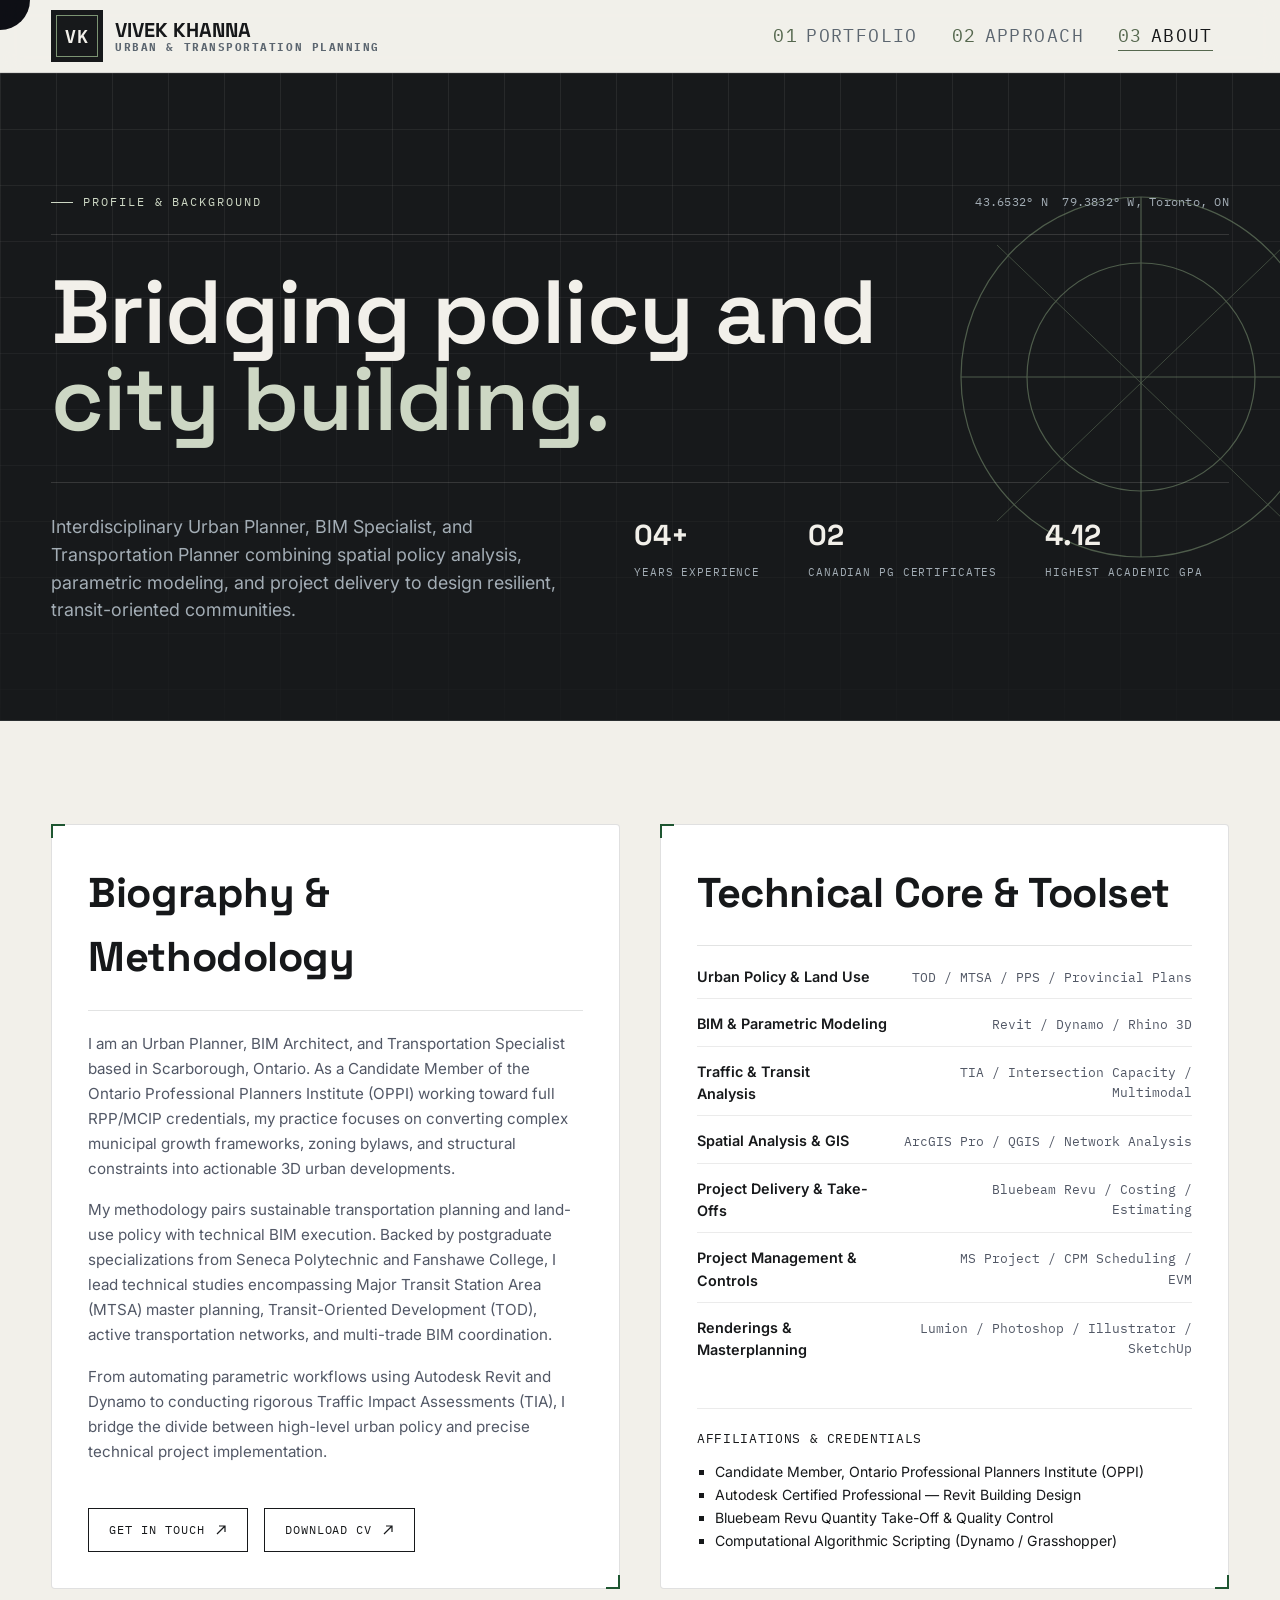
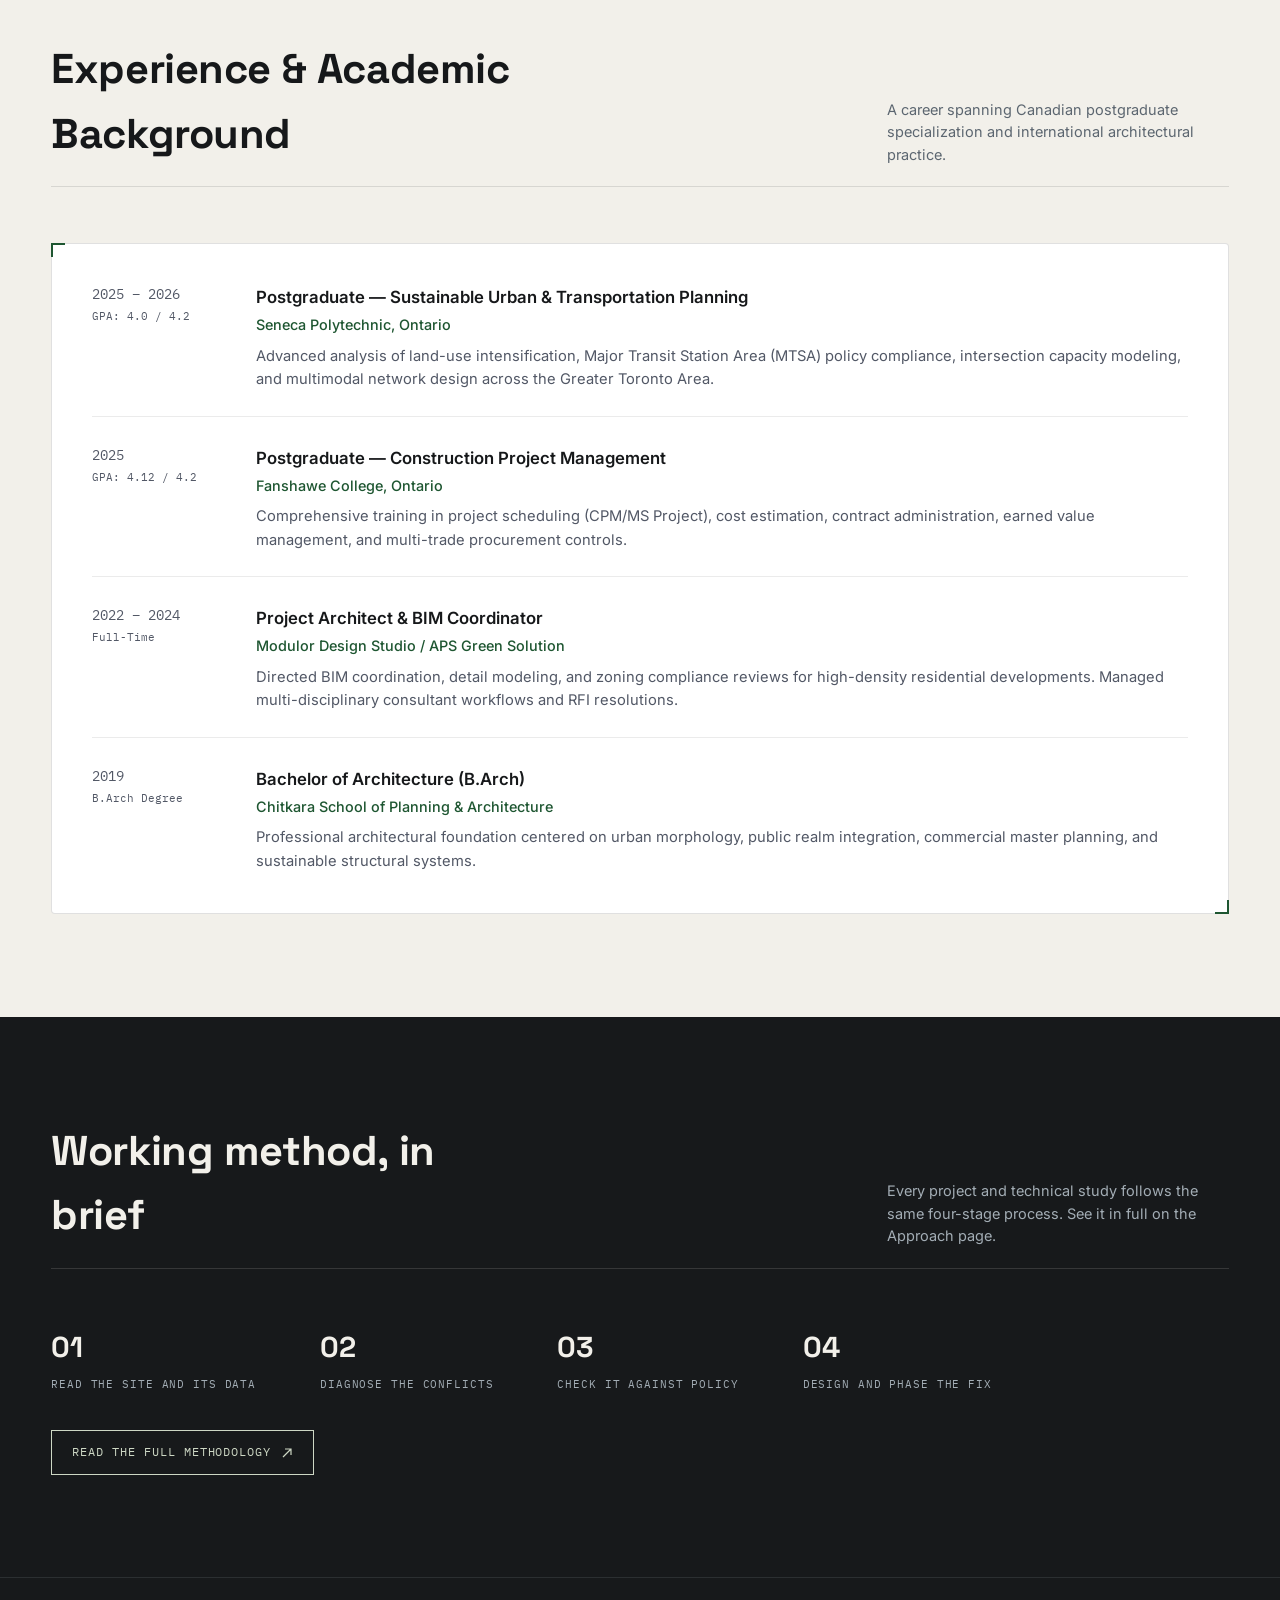
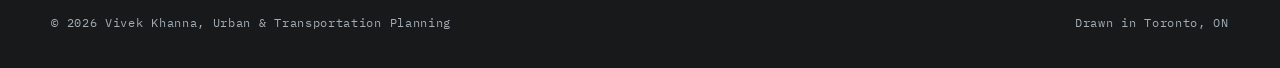
==== about.html @ 3d0b51e0 "Update about.html" ====
<!DOCTYPE html>
<html lang="en">
<head>
<meta charset="UTF-8">
<meta name="viewport" content="width=device-width, initial-scale=1.0">
<title>About — Vivek Khanna, Urban &amp; Transportation Planning Portfolio</title>
<meta name="description" content="Professional background, technical competencies, and academic credentials of Vivek Khanna.">
<link rel="stylesheet" href="assets/css/style.css">
<style>
  /* Plate / Card Grid Styling with Top-Left and Bottom-Right Technical Corner Marks */
  .about-content {
    display: grid;
    grid-template-columns: 1fr 1fr;
    gap: clamp(24px, 4vw, 40px);
    align-items: stretch;
    margin-bottom: 48px;
  }

  .about-block {
    position: relative;
    border: 1px solid rgba(0, 0, 0, 0.12);
    border-radius: 4px;
    padding: clamp(24px, 4vw, 36px);
    background-color: #ffffff;
    display: flex;
    flex-direction: column;
    justify-content: space-between;
  }

  /* Technical Corner Lines (Top-Left and Bottom-Right) */
  .about-block::before,
  .about-block::after {
    content: '';
    position: absolute;
    width: 12px;
    height: 12px;
    pointer-events: none;
  }

  .about-block::before {
    top: -1px;
    left: -1px;
    border-top: 2px solid var(--dark-green, #1E5631);
    border-left: 2px solid var(--dark-green, #1E5631);
  }

  .about-block::after {
    bottom: -1px;
    right: -1px;
    border-bottom: 2px solid var(--dark-green, #1E5631);
    border-right: 2px solid var(--dark-green, #1E5631);
  }

  .about-block p {
    font-size: 0.95rem;
    line-height: 1.65;
    color: var(--text-muted, #525866);
    margin-bottom: 16px;
  }

  /* Extended Technical Skills List */
  .competency-list {
    list-style: none;
    padding: 0;
    margin: 0;
    display: flex;
    flex-direction: column;
    gap: 14px;
  }

  .competency-item {
    display: flex;
    justify-content: space-between;
    align-items: baseline;
    padding-bottom: 10px;
    border-bottom: 1px solid rgba(0, 0, 0, 0.08);
    font-size: 0.9rem;
  }

  .competency-item:last-child {
    border-bottom: none;
  }

  .competency-item b {
    font-weight: 600;
  }

  .competency-item span {
    font-family: var(--mono, monospace);
    font-size: 0.82rem;
    color: var(--text-muted, #525866);
    text-align: right;
    margin-left: 12px;
  }

  /* Framed Timeline Container with Top-Left and Bottom-Right Corner Marks */
  .timeline-card {
    position: relative;
    border: 1px solid rgba(0, 0, 0, 0.12);
    border-radius: 4px;
    padding: clamp(24px, 4vw, 40px);
    background-color: #ffffff;
    margin-top: 24px;
  }

  .timeline-card::before,
  .timeline-card::after {
    content: '';
    position: absolute;
    width: 12px;
    height: 12px;
    pointer-events: none;
  }

  .timeline-card::before {
    top: -1px;
    left: -1px;
    border-top: 2px solid var(--dark-green, #1E5631);
    border-left: 2px solid var(--dark-green, #1E5631);
  }

  .timeline-card::after {
    bottom: -1px;
    right: -1px;
    border-bottom: 2px solid var(--dark-green, #1E5631);
    border-right: 2px solid var(--dark-green, #1E5631);
  }

  .timeline {
    display: flex;
    flex-direction: column;
    gap: 28px;
  }

  .timeline-entry {
    display: grid;
    grid-template-columns: 140px 1fr;
    gap: 24px;
    padding-bottom: 24px;
    border-bottom: 1px solid rgba(0, 0, 0, 0.08);
  }

  .timeline-entry:last-child {
    border-bottom: none;
    padding-bottom: 0;
  }

  .timeline-meta {
    font-family: var(--mono, monospace);
    font-size: 0.85rem;
    color: var(--text-muted, #525866);
  }

  .timeline-role {
    font-weight: 600;
    font-size: 1.05rem;
    margin-bottom: 4px;
  }

  .timeline-org {
    font-size: 0.9rem;
    color: var(--dark-green, #1E5631);
    font-weight: 500;
    margin-bottom: 8px;
  }

  .timeline-desc {
    font-size: 0.92rem;
    line-height: 1.6;
    color: var(--text-muted, #525866);
  }

  @media (max-width: 768px) {
    .about-content {
      grid-template-columns: 1fr;
    }
    .timeline-entry {
      grid-template-columns: 1fr;
      gap: 8px;
    }
  }
</style>
</head>
<body>
<div class="custom-cursor" aria-hidden="true"></div>

<!-- Site Header / Navigation -->
<header class="site-header">
  <nav class="nav">
    <a href="index.html" class="brand">
      <span class="brand-mark">VK</span>
      <span class="brand-name">VIVEK KHANNA<small>Urban &amp; Transportation Planning</small></span>
    </a>
    <button class="nav-toggle" aria-label="Toggle navigation" aria-expanded="false"><span></span></button>
    <ul class="nav-links">
      <li><a href="index.html" data-i="01">Portfolio</a></li>
      <li><a href="approach.html" data-i="02">Approach</a></li>
      <li><a href="about.html" data-i="03" class="active">About</a></li>
    </ul>
  </nav>
</header>

<!-- Hero Section -->
<section class="hero">
  <div class="hero-grid" aria-hidden="true"></div>
  <svg class="hero-svg" viewBox="0 0 600 600" aria-hidden="true">
    <circle cx="420" cy="260" r="150" stroke-width="1"/>
    <circle cx="420" cy="260" r="95" stroke-width="1"/>
    <path d="M420 110 V410 M270 260 H570" stroke-width="1"/>
    <path d="M300 150 L540 380 M540 150 L300 380" stroke-width="0.6"/>
  </svg>
  <div class="hero-inner">
    <div class="hero-top">
      <span class="eyebrow">Profile &amp; Background</span>
      <span class="coord">43.6532&deg; N&nbsp;&nbsp;79.3832&deg; W, Toronto, ON</span>
    </div>
    <h1>Bridging policy and<br><em>city building.</em></h1>
    <div class="hero-sub">
      <p class="hero-lede">
        Interdisciplinary Urban Planner, BIM Specialist, and Transportation Planner 
        combining spatial policy analysis, parametric modeling, and project delivery 
        to design resilient, transit-oriented communities.
      </p>
      <div class="hero-stats">
        <div class="stat"><b>04+</b><span>Years experience</span></div>
        <div class="stat"><b>02</b><span>Canadian PG certificates</span></div>
        <div class="stat"><b>4.12</b><span>Highest academic GPA</span></div>
      </div>
    </div>
  </div>
</section>

<!-- About Section -->
<section class="section" id="about">
  <div class="wrap">
    
    <!-- 2 Vertical Plate Cards Container -->
    <div class="about-content">
      
      <!-- Plate 1: Biography & Methodology -->
      <div class="about-block">
        <div>
          <div class="section-head" style="margin-bottom: 20px;">
            <h2>Biography &amp; Methodology</h2>
          </div>
          <p>
            I am an Urban Planner, BIM Architect, and Transportation Specialist based in Scarborough, Ontario. As a Candidate Member of the Ontario Professional Planners Institute (OPPI) working toward full RPP/MCIP credentials, my practice focuses on converting complex municipal growth frameworks, zoning bylaws, and structural constraints into actionable 3D urban developments.
          </p>
          <p>
            My methodology pairs sustainable transportation planning and land-use policy with technical BIM execution. Backed by postgraduate specializations from Seneca Polytechnic and Fanshawe College, I lead technical studies encompassing Major Transit Station Area (MTSA) master planning, Transit-Oriented Development (TOD), active transportation networks, and multi-trade BIM coordination.
          </p>
          <p>
            From automating parametric workflows using Autodesk Revit and Dynamo to conducting rigorous Traffic Impact Assessments (TIA), I bridge the divide between high-level urban policy and precise technical project implementation.
          </p>
        </div>
        <div style="margin-top: 28px; display: flex; gap: 16px;">
          <a class="btn" href="mailto:vivekkhanna.canada@gmail.com">
            Get in touch
            <svg viewBox="0 0 12 12"><path d="M2 10 L10 2 M4 2 H10 V8" stroke="currentColor" stroke-width="1.2" fill="none"/></svg>
          </a>
          <a class="btn" href="assets/docs/Vivek_Khanna_Resume.pdf" target="_blank" rel="noopener">
            Download CV
            <svg viewBox="0 0 12 12"><path d="M2 10 L10 2 M4 2 H10 V8" stroke="currentColor" stroke-width="1.2" fill="none"/></svg>
          </a>
        </div>
      </div>

      <!-- Plate 2: Extended Technical Competencies -->
      <div class="about-block">
        <div>
          <div class="section-head" style="margin-bottom: 20px;">
            <h2>Technical Core &amp; Toolset</h2>
          </div>
          <ul class="competency-list">
            <li class="competency-item">
              <b>Urban Policy &amp; Land Use</b>
              <span>TOD / MTSA / PPS / Provincial Plans</span>
            </li>
            <li class="competency-item">
              <b>BIM &amp; Parametric Modeling</b>
              <span>Revit / Dynamo / Rhino 3D</span>
            </li>
            <li class="competency-item">
              <b>Traffic &amp; Transit Analysis</b>
              <span>TIA / Intersection Capacity / Multimodal</span>
            </li>
            <li class="competency-item">
              <b>Spatial Analysis &amp; GIS</b>
              <span>ArcGIS Pro / QGIS / Network Analysis</span>
            </li>
            <li class="competency-item">
              <b>Project Delivery &amp; Take-Offs</b>
              <span>Bluebeam Revu / Costing / Estimating</span>
            </li>
            <li class="competency-item">
              <b>Project Management &amp; Controls</b>
              <span>MS Project / CPM Scheduling / EVM</span>
            </li>
            <li class="competency-item">
              <b>Renderings &amp; Masterplanning</b>
              <span>Lumion / Photoshop / Illustrator / SketchUp</span>
            </li>
          </ul>
        </div>

        <div style="margin-top: 28px; padding-top: 20px; border-top: 1px solid rgba(0, 0, 0, 0.08);">
          <div class="dt" style="font-size: 0.82rem; font-family: var(--mono); text-transform: uppercase; letter-spacing: 0.05em; color: var(--text-muted); margin-bottom: 10px;">Affiliations &amp; Credentials</div>
          <ul style="font-size: 0.88rem; line-height: 1.65; color: var(--text-muted); list-style: square; padding-left: 18px;">
            <li>Candidate Member, Ontario Professional Planners Institute (OPPI)</li>
            <li>Autodesk Certified Professional — Revit Building Design</li>
            <li>Bluebeam Revu Quantity Take-Off &amp; Quality Control</li>
            <li>Computational Algorithmic Scripting (Dynamo / Grasshopper)</li>
          </ul>
        </div>
      </div>

    </div>

    <!-- Framed Timeline Section with Top-Left and Bottom-Right Corner Marks -->
    <div style="margin-top: 48px;">
      <div class="section-head">
        <h2>Experience &amp; Academic Background</h2>
        <p class="desc">A career spanning Canadian postgraduate specialization and international architectural practice.</p>
      </div>

      <div class="timeline-card">
        <div class="timeline">
          <div class="timeline-entry">
            <div class="timeline-meta">2025 – 2026<br><small style="color: var(--dark-green);">GPA: 4.0 / 4.2</small></div>
            <div>
              <div class="timeline-role">Postgraduate — Sustainable Urban &amp; Transportation Planning</div>
              <div class="timeline-org">Seneca Polytechnic, Ontario</div>
              <p class="timeline-desc">Advanced analysis of land-use intensification, Major Transit Station Area (MTSA) policy compliance, intersection capacity modeling, and multimodal network design across the Greater Toronto Area.</p>
            </div>
          </div>

          <div class="timeline-entry">
            <div class="timeline-meta">2025<br><small style="color: var(--dark-green);">GPA: 4.12 / 4.2</small></div>
            <div>
              <div class="timeline-role">Postgraduate — Construction Project Management</div>
              <div class="timeline-org">Fanshawe College, Ontario</div>
              <p class="timeline-desc">Comprehensive training in project scheduling (CPM/MS Project), cost estimation, contract administration, earned value management, and multi-trade procurement controls.</p>
            </div>
          </div>

          <div class="timeline-entry">
            <div class="timeline-meta">2022 – 2024<br><small>Full-Time</small></div>
            <div>
              <div class="timeline-role">Project Architect &amp; BIM Coordinator</div>
              <div class="timeline-org">Modulor Design Studio / APS Green Solution</div>
              <p class="timeline-desc">Directed BIM coordination, detail modeling, and zoning compliance reviews for high-density residential developments. Managed multi-disciplinary consultant workflows and RFI resolutions.</p>
            </div>
          </div>

          <div class="timeline-entry">
            <div class="timeline-meta">2019<br><small>B.Arch Degree</small></div>
            <div>
              <div class="timeline-role">Bachelor of Architecture (B.Arch)</div>
              <div class="timeline-org">Chitkara School of Planning &amp; Architecture</div>
              <p class="timeline-desc">Professional architectural foundation centered on urban morphology, public realm integration, commercial master planning, and sustainable structural systems.</p>
            </div>
          </div>
        </div>
      </div>
    </div>

  </div>
</section>

<!-- Working Principles Section -->
<section class="section on-dark">
  <div class="wrap">
    <div class="section-head">
      <h2>Working method, in brief</h2>
      <p class="desc">Every project and technical study follows the same four-stage process. See it in full on the Approach page.</p>
    </div>
    <div class="hero-stats" style="gap:clamp(28px,6vw,64px)">
      <div class="stat"><b>01</b><span>Read the site and its data</span></div>
      <div class="stat"><b>02</b><span>Diagnose the conflicts</span></div>
      <div class="stat"><b>03</b><span>Check it against policy</span></div>
      <div class="stat"><b>04</b><span>Design and phase the fix</span></div>
    </div>
    <div style="margin-top:36px;">
      <a class="btn on-dark" href="approach.html">Read the full methodology
        <svg viewBox="0 0 12 12"><path d="M2 10 L10 2 M4 2 H10 V8" stroke="currentColor" stroke-width="1.2" fill="none"/></svg>
      </a>
    </div>
  </div>
</section>

<!-- Site Footer -->
<footer class="site-footer">
  <div class="wrap footer-row">
    <span class="fn">&copy; 2026 Vivek Khanna, Urban &amp; Transportation Planning</span>
    <span class="fn">Drawn in Toronto, ON</span>
  </div>
</footer>

<script src="assets/js/main.js"></script>
</body>
</html>
---- assets/css/style.css ----
/* ==========================================================================
   VIVEK KHANNA, URBAN PLANNING PORTFOLIO
   Design tokens: graphite / steel / off-white / sage
   ========================================================================== */

@import url('https://fonts.googleapis.com/css2?family=Space+Grotesk:wght@400;500;600;700&family=Inter:wght@400;500;600&family=IBM+Plex+Mono:wght@400;500&display=swap');

:root{
  --graphite:      #17191b;
  --graphite-2:    #202325;
  --graphite-3:    #2b2f31;
  --steel:         #5c6670;
  --steel-light:   #a3adb5;
  --offwhite:      #f2f0ea;
  --offwhite-dim:  #e7e4da;
  --paper:         #faf9f5;
  --sage:          #7c9473;
  --sage-deep:     #56684f;
  --sage-pale:     #cdd7c4;
  --ink:           #16181a;
  --line:          rgba(22,24,26,0.12);
  --line-dark:     rgba(242,240,234,0.14);

  --display: 'Space Grotesk', sans-serif;
  --body:    'Inter', sans-serif;
  --mono:    'IBM Plex Mono', monospace;

  --maxw: 1280px;
  --pad: clamp(20px, 4vw, 64px);
}

*{ box-sizing:border-box; }
html{ scroll-behavior:smooth; }
body{
  margin:0;
  background:var(--offwhite);
  color:var(--ink);
  font-family:var(--body);
  font-size:16px;
  line-height:1.55;
  -webkit-font-smoothing:antialiased;
}

a{ color:inherit; text-decoration:none; }
img{ max-width:100%; display:block; }
ul{ margin:0; padding:0; list-style:none; }
h1,h2,h3,h4{ font-family:var(--display); margin:0; letter-spacing:-0.01em; }
p{ margin:0; }

.wrap{ max-width:var(--maxw); margin:0 auto; padding:0 var(--pad); }

::selection{ background:var(--sage); color:var(--offwhite); }

/* focus states */
a:focus-visible, button:focus-visible, input:focus-visible, textarea:focus-visible{
  outline:2px solid var(--sage-deep);
  outline-offset:3px;
}

@media (prefers-reduced-motion: reduce){
  *{ animation-duration:0.001ms !important; animation-iteration-count:1 !important; transition-duration:0.001ms !important; scroll-behavior:auto !important; }
}

/* ==========================================================================
   Utility label / eyebrow / plate numbering (mono)
   ========================================================================== */
.eyebrow{
  font-family:var(--mono);
  font-size:12px;
  letter-spacing:0.16em;
  text-transform:uppercase;
  color:var(--sage-deep);
  display:flex;
  align-items:center;
  gap:10px;
}
.eyebrow::before{
  content:"";
  width:22px; height:1px;
  background:var(--sage-deep);
  display:inline-block;
}
.coord{
  font-family:var(--mono);
  font-size:12px;
  color:var(--steel);
  letter-spacing:0.02em;
}

/* ==========================================================================
   Nav
   ========================================================================== */
.site-header{
  position:sticky; top:0; z-index:80;
  background:rgba(242,240,234,0.86);
  backdrop-filter:blur(10px) saturate(1.1);
  border-bottom:1px solid var(--line);
}
.nav{
  max-width:var(--maxw); margin:0 auto; padding:0 var(--pad);
  display:flex; align-items:center; justify-content:space-between;
  height:72px;
}
.brand{
  display:flex; align-items:center; gap:12px;
  font-family:var(--display); font-weight:600; font-size:16px;
}
.brand-mark {
  width: 52px;            /* Increased from 36px */
  height: 52px;           /* Increased from 36px */
  background: var(--graphite);
  color: var(--offwhite);
  display: flex; 
  align-items: center; 
  justify-content: center;
  font-family: var(--mono); 
  font-size: 18px;        /* Increased from 13px */
  font-weight: 600;       /* Optional: makes the letters slightly bolder */
  letter-spacing: 0.04em;
  position: relative;
  flex-shrink: 0;         /* Prevents the logo box from shrinking on smaller screens */
}

.brand-mark::after {
  content: "";
  position: absolute; 
  inset: 5px;             /* Adjusted border inset gap from 4px to 5px */
  border: 1px solid var(--sage);
  pointer-events: none;
}
.brand-name{ display:flex; flex-direction:column; line-height:1.1;font-size: 1.25rem; font-weight: 700; }
.brand-name small{
  font-family:var(--mono); font-weight:700; font-size:11px;
  letter-spacing:0.14em; color:var(--steel); text-transform:uppercase;
}

.nav-links{ display:flex; align-items:center; gap:2px; }
.nav-links a{
  font-family:var(--mono);
  font-size:1.1rem;
  letter-spacing:0.08em;
  text-transform:uppercase;
  padding:10px 16px;
  color:var(--steel);
  position:relative;
  transition:color .2s ease;
}
.nav-links a::before{
  content:attr(data-i);
  color:var(--sage-deep);
  margin-right:8px;
}
.nav-links a:hover, .nav-links a.active{ color:var(--ink); }
.nav-links a.active::after{
  content:"";
  position:absolute; left:16px; right:16px; bottom:6px; height:1px;
  background:var(--sage-deep);
}

.nav-toggle{
  display:none;
  width:40px; height:40px;
  border:1px solid var(--line);
  background:transparent;
  align-items:center; justify-content:center;
  cursor:pointer;
}
.nav-toggle span, .nav-toggle span::before, .nav-toggle span::after{
  content:""; display:block; width:18px; height:1px; background:var(--ink);
  position:relative; transition:transform .2s ease, opacity .2s ease;
}
.nav-toggle span::before{ position:absolute; top:-6px; }
.nav-toggle span::after{ position:absolute; top:6px; }

@media (max-width:860px){
  .nav-links{
    position:fixed; inset:72px 0 0 0;
    background:var(--offwhite);
    flex-direction:column; align-items:stretch;
    padding:12px var(--pad) 40px;
    display:none;
    border-top:1px solid var(--line);
    overflow-y:auto;
  }
  .nav-links.open{ display:flex; }
  .nav-links a{ padding:16px 4px; border-bottom:1px solid var(--line); font-size:14px; }
  .nav-toggle{ display:flex; }
}

/* ==========================================================================
   Hero
   ========================================================================== */
.hero{
  position:relative;
  background:var(--graphite);
  color:var(--offwhite);
  overflow:hidden;
  border-bottom:1px solid var(--graphite-3);
}
.hero-grid{
  position:absolute; inset:0;
  background-image:
    linear-gradient(var(--line-dark) 1px, transparent 1px),
    linear-gradient(90deg, var(--line-dark) 1px, transparent 1px);
  background-size:56px 56px;
  mask-image:linear-gradient(to bottom, rgba(0,0,0,0.9), rgba(0,0,0,0.15));
  opacity:.6;
}
.hero-inner{
  position:relative; z-index:2;
  max-width:var(--maxw); margin:0 auto; padding:var(--pad);
  padding-top:clamp(64px, 10vw, 120px);
  padding-bottom:clamp(56px, 8vw, 96px);
}
.hero-top{
  display:flex; justify-content:space-between; align-items:flex-start;
  gap:24px; flex-wrap:wrap;
  border-bottom:1px solid var(--line-dark);
  padding-bottom:22px; margin-bottom:34px;
}
.hero-top .eyebrow{ color:var(--sage-pale); }
.hero-top .eyebrow::before{ background:var(--sage-pale); }
.hero-top .coord{ color:var(--steel-light); }

.hero h1{
  font-size:clamp(2.6rem, 7vw, 5.6rem);
  font-weight:600;
  line-height:0.98;
  max-width:16ch;
}
.hero h1 em{
  font-style:normal;
  color:var(--sage-pale);
}
.hero-sub{
  display:flex; gap:clamp(24px, 6vw, 90px); flex-wrap:wrap;
  margin-top:38px;
  padding-top:30px;
  border-top:1px solid var(--line-dark);
}
.hero-lede{
  max-width:46ch;
  font-size:clamp(15px, 1.4vw, 18px);
  color:var(--steel-light);
}
.hero-stats{ display:flex; gap:clamp(24px,4vw,48px); flex-wrap:wrap; }
.stat b{
  display:block; font-family:var(--display); font-size:1.8rem; color:var(--offwhite);
}
.stat span{
  font-family:var(--mono); font-size:11px; letter-spacing:0.08em; text-transform:uppercase;
  color:var(--steel-light);
}

.hero-svg{
  position:absolute; right:-6%; bottom:-10%;
  width:min(60vw, 720px); opacity:0.55; z-index:1;
  stroke:var(--sage); fill:none;
}

/* ==========================================================================
   Section scaffolding
   ========================================================================== */
.section{ padding:clamp(56px, 8vw, 108px) 0; }
.section-head{
  display:flex; justify-content:space-between; align-items:flex-end;
  gap:24px; flex-wrap:wrap;
  margin-bottom:clamp(32px, 5vw, 56px);
  padding-bottom:20px;
  border-bottom:1px solid var(--line);
}
.section-head h2{
  font-size:clamp(1.7rem, 3.4vw, 2.6rem);
  max-width:18ch;
}
.section-head .desc{
  max-width:38ch; color:var(--steel); font-size:14.5px;
}
.section.on-dark{ background:var(--graphite); color:var(--offwhite); }
.section.on-dark .section-head{ border-bottom-color:var(--line-dark); }
.section.on-dark .section-head .desc{ color:var(--steel-light); }
.section.tint{ background:var(--offwhite-dim); }

/* ==========================================================================
   Project plates (portfolio cards)
   ========================================================================== */
.plates{
  display:grid;
  grid-template-columns:1fr;
  gap:clamp(28px, 4vw, 44px);
}
.plate{
  display:grid;
  grid-template-columns:minmax(260px, 42%) 1fr;
  border:1px solid var(--line);
  background:var(--paper);
  position:relative;
}
.plate::before, .plate::after,
.plate-media::before, .plate-media::after{
  content:""; position:absolute; width:14px; height:14px; z-index:3;
  pointer-events:none;
}
.plate::before{ top:-1px; left:-1px; border-top:2px solid var(--graphite); border-left:2px solid var(--graphite); }
.plate::after{ bottom:-1px; right:-1px; border-bottom:2px solid var(--graphite); border-right:2px solid var(--graphite); }

.plate-media{
  position:relative;
  background:var(--graphite);
  min-height:280px;
  display:flex; align-items:center; justify-content:center;
  border-right:1px solid var(--line);
  overflow:hidden;
}
.plate-media svg{ width:82%; height:auto; stroke:var(--sage-pale); }
.plate-media .plate-tag{
  position:absolute; left:18px; top:18px;
  font-family:var(--mono); font-size:11px; letter-spacing:0.1em; text-transform:uppercase;
  color:var(--sage-pale);
  display:flex; align-items:center; gap:8px;
}
.plate-media .plate-tag::before{ content:""; width:6px; height:6px; background:var(--sage); border-radius:50%; }
.plate-media .plate-north{
  position:absolute; right:18px; top:18px;
  font-family:var(--mono); font-size:11px; color:var(--steel-light);
}

.plate-body{ padding:clamp(24px, 3vw, 44px); display:flex; flex-direction:column; gap:18px; }
.plate-index{ font-family:var(--mono); font-size:13px; color:var(--sage-deep); letter-spacing:0.08em; }
.plate-title{ font-size:clamp(1.4rem, 2.4vw, 1.9rem); font-weight:600; }
.plate-loc{ font-family:var(--mono); font-size:12.5px; color:var(--steel); }
.plate-loc b{ color:var(--ink); font-weight:500; }

.plate-scope{ font-size:14.5px; color:#33383b; max-width:56ch; }

.plate-meta{
  display:flex; gap:22px; flex-wrap:wrap;
  padding:16px 0; border-top:1px solid var(--line); border-bottom:1px solid var(--line);
}
.plate-meta .m{ display:flex; flex-direction:column; gap:3px; min-width:120px; }
.plate-meta .m span{ font-family:var(--mono); font-size:10.5px; letter-spacing:0.1em; text-transform:uppercase; color:var(--steel); }
.plate-meta .m b{ font-family:var(--display); font-size:1.05rem; }

.plate-deliverables{ display:grid; gap:8px; }
.plate-deliverables .dt{ font-family:var(--mono); font-size:10.5px; letter-spacing:0.12em; text-transform:uppercase; color:var(--steel); margin-bottom:2px; }
.plate-deliverables li{
  position:relative; padding-left:18px; font-size:14px; color:#2c3134;
}
.plate-deliverables li::before{
  content:""; position:absolute; left:0; top:9px;
  width:7px; height:1px; background:var(--sage-deep);
}

.plate-foot{
  display:flex; justify-content:space-between; align-items:center; gap:16px; flex-wrap:wrap;
  margin-top:auto; padding-top:6px;
}
.plate-course{ font-family:var(--mono); font-size:11.5px; color:var(--steel); }

.btn{
  display:inline-flex; align-items:center; gap:10px;
  font-family:var(--mono); font-size:12px; letter-spacing:0.08em; text-transform:uppercase;
  padding:12px 20px;
  border:1px solid var(--graphite);
  color:var(--graphite);
  transition:background .18s ease, color .18s ease;
  white-space:nowrap;
}
.btn:hover{ background:var(--graphite); color:var(--offwhite); }
.btn.ghost{ border-color:var(--line); color:var(--steel); }
.btn.ghost:hover{ background:var(--graphite); color:var(--offwhite); border-color:var(--graphite); }
.btn.on-dark{ border-color:var(--sage-pale); color:var(--sage-pale); }
.btn.on-dark:hover{ background:var(--sage-pale); color:var(--graphite); }
.btn svg{ width:12px; height:12px; }

@media (max-width:840px){
  .plate{ grid-template-columns:1fr; }
  .plate-media{ min-height:200px; border-right:none; border-bottom:1px solid var(--line); }
}

/* ==========================================================================
   Approach / methodology
   ========================================================================== */
.method-list{ display:grid; gap:0; border-top:1px solid var(--line-dark); }
.method-row{
  display:grid; grid-template-columns:90px 1fr 1fr; gap:28px;
  padding:32px 0; border-bottom:1px solid var(--line-dark);
}
.method-row .mi{ font-family:var(--mono); font-size:13px; color:var(--sage); }
.method-row h3{ font-size:1.3rem; font-weight:600; }
.method-row p{ color:var(--steel-light); font-size:14.5px; max-width:52ch; }
.method-row .tools{ margin-top:10px; display:flex; flex-wrap:wrap; gap:8px; }
.tag{
  font-family:var(--mono); font-size:10.5px; letter-spacing:0.06em; text-transform:uppercase;
  border:1px solid var(--line-dark); color:var(--sage-pale); padding:5px 10px;
}
@media (max-width:720px){
  .method-row{ grid-template-columns:1fr; gap:10px; }
}

/* ==========================================================================
   About
   ========================================================================== */
.about-grid{
  display:grid; grid-template-columns:1.1fr 0.9fr; gap:clamp(32px,5vw,72px);
  align-items:start;
}
.about-copy p{ margin-bottom:16px; font-size:15.5px; color:#2c3134; max-width:60ch; }
.about-copy p:last-child{ margin-bottom:0; }
.about-card{
  border:1px solid var(--line); background:var(--paper); padding:28px;
}
.about-card .dt{ font-family:var(--mono); font-size:10.5px; letter-spacing:0.12em; text-transform:uppercase; color:var(--steel); margin-bottom:14px; }
.skill-row{ display:flex; justify-content:space-between; padding:11px 0; border-bottom:1px solid var(--line); font-size:14px; }
.skill-row:last-child{ border-bottom:none; }
.skill-row span{ font-family:var(--mono); font-size:11.5px; color:var(--steel); }
@media (max-width:840px){ .about-grid{ grid-template-columns:1fr; } }

/* ==========================================================================
   Footer
   ========================================================================== */
.site-footer{
  background:var(--graphite); color:var(--steel-light);
  border-top:1px solid var(--graphite-3);
  padding:36px 0;
}
.footer-row{ display:flex; justify-content:space-between; align-items:center; gap:16px; flex-wrap:wrap; }
.footer-row .fn{ font-family:var(--mono); font-size:11.5px; letter-spacing:0.06em; }

/* page hero (secondary pages) */
.page-hero{
  background:var(--graphite); color:var(--offwhite);
  padding:clamp(48px,8vw,84px) 0 clamp(36px,6vw,56px);
  border-bottom:1px solid var(--graphite-3);
}
.page-hero h1{ font-size:clamp(2rem, 5vw, 3.4rem); max-width:18ch; margin-top:18px; }
.page-hero .desc{ margin-top:18px; max-width:56ch; color:var(--steel-light); font-size:15px; }

/* ==========================================================================
   Plate Scroll Scale, Crossfade, & Linework Effect
   ========================================================================== */

/* Base inactive state for plates */
.plate-scroll-effect {
  opacity: 0.2;
  transform: scale(0.94);
  transition: opacity 0.8s cubic-bezier(0.16, 1, 0.3, 1),
              transform 0.8s cubic-bezier(0.16, 1, 0.3, 1);
  will-change: opacity, transform;
}

/* Active focus state when centered in viewport */
.plate-scroll-effect.is-active {
  opacity: 1;
  transform: scale(1);
}
/* Force-hide default browser cursors (arrow, hand/pointer, text selection) everywhere */
@media (pointer: fine) {
  *,
  *::before,
  *::after,
  html,
  body,
  a,
  button,
  input,
  select,
  textarea,
  [role="button"] {
    cursor: none !important;
  }
}

/* Force-hide default browser cursors everywhere */
@media (pointer: fine) {
  *,
  *::before,
  *::after,
  html,
  body,
  a,
  button,
  input,
  select,
  textarea,
  [role="button"] {
    cursor: none !important;
  }
}

/* Extra Large Inverse Custom Cursor */
.custom-cursor {
  position: fixed;
  top: 0;
  left: 0;
  width: 60px;                  /* Increased circle size */
  height: 60px;
  background-color: #ffffff;   /* Pure white yields maximum contrast inversion */
  border-radius: 50%;
  pointer-events: none;        /* Allows clicks to pass through to underlying elements */
  z-index: 99999;              /* Stays on top of all page elements */
  
  /* Inverts colors based on whatever background is underneath */
  mix-blend-mode: difference;
  
  /* Smooth position/scale transitions */
  transform: translate(-50%, -50%) scale(1);
  transition: transform 0.18s cubic-bezier(0.25, 1, 0.5, 1);
}

/* Slightly expands when hovering interactive elements */
body.hovering-interactive .custom-cursor {
  transform: translate(-50%, -50%) scale(1.3);
}
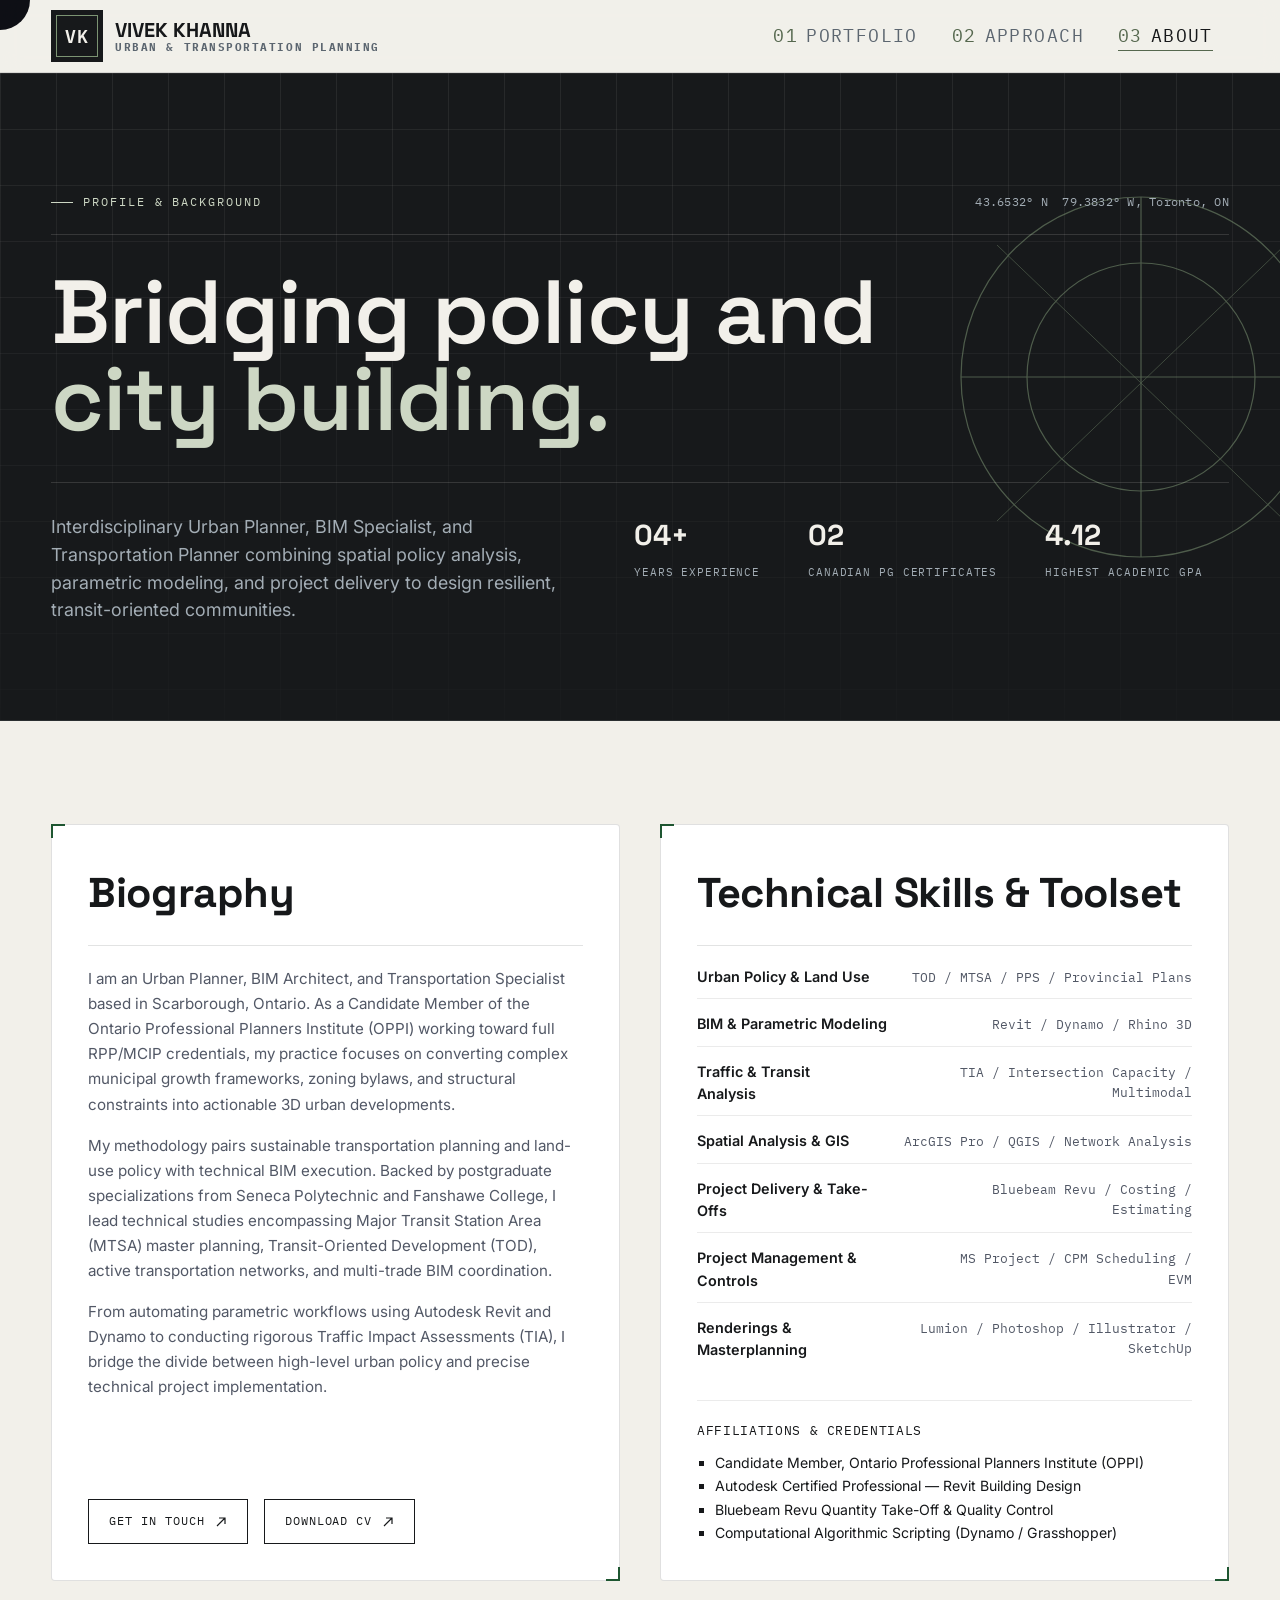
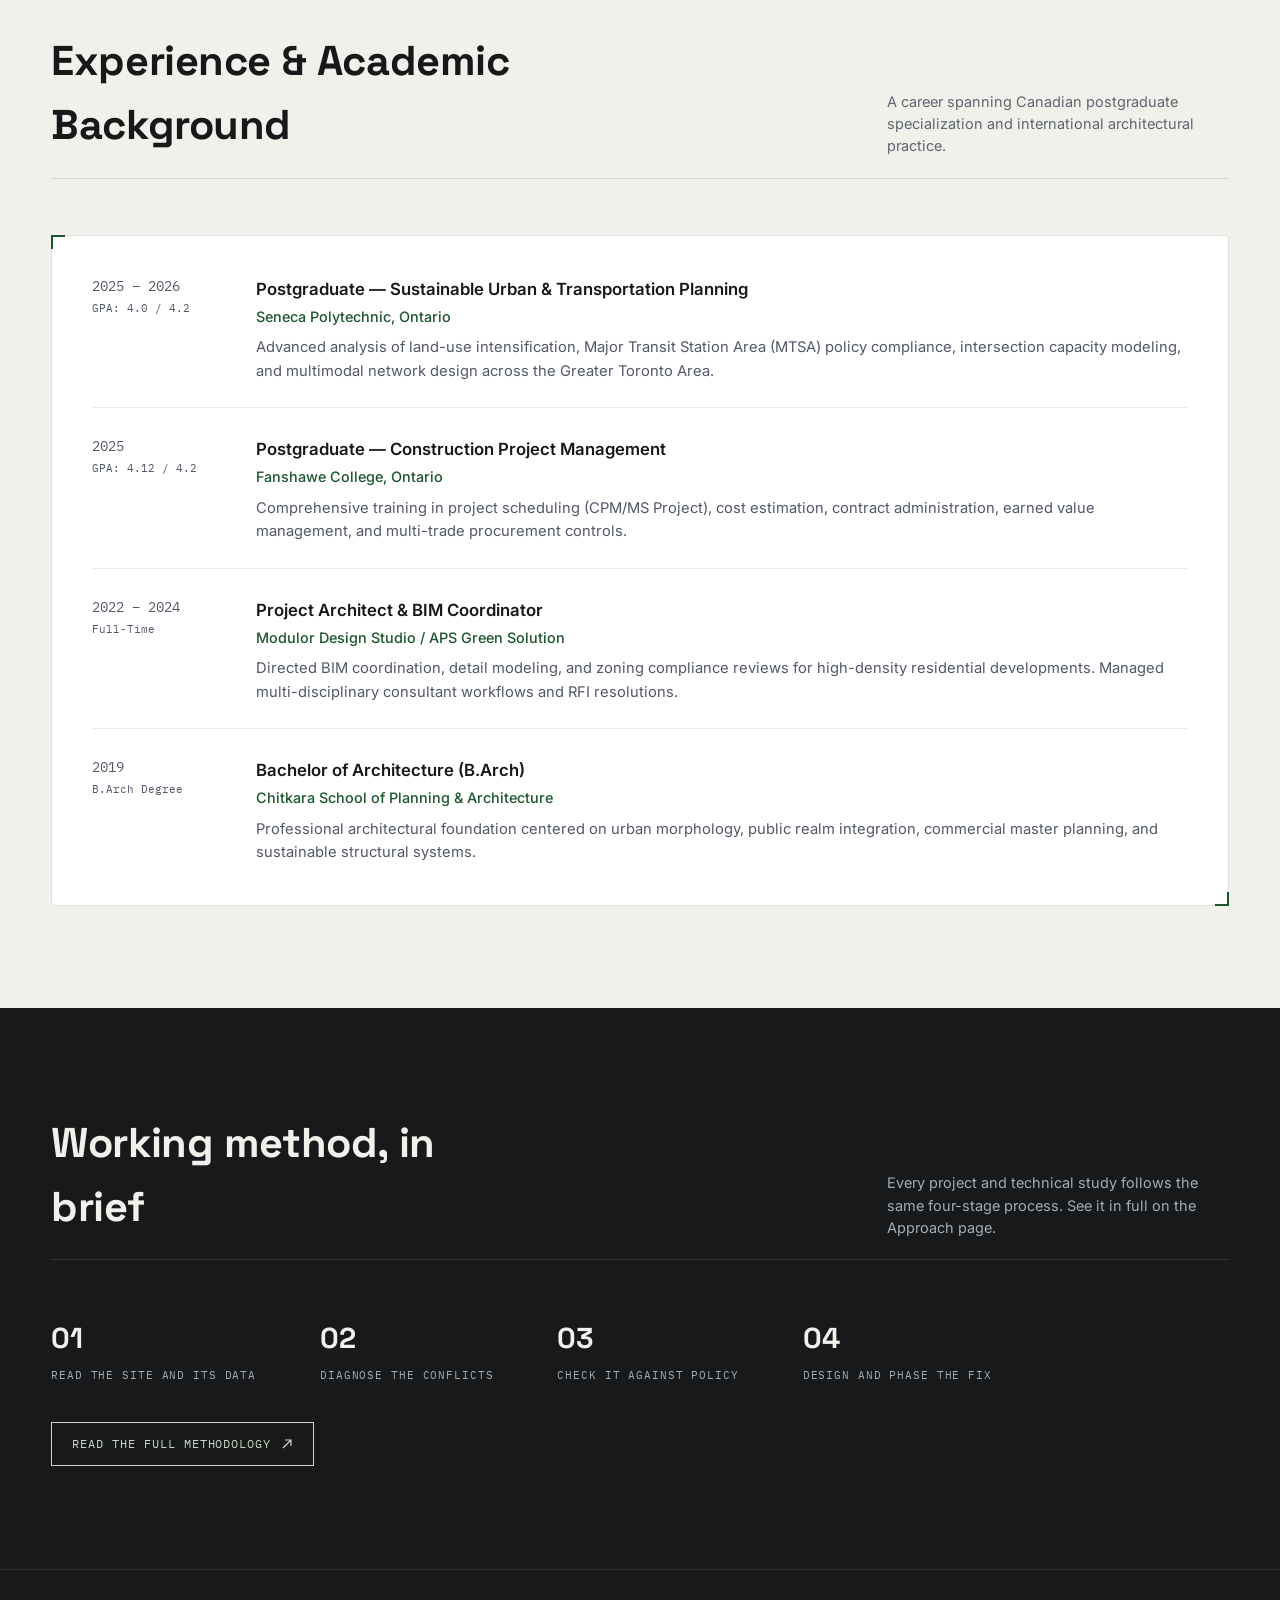
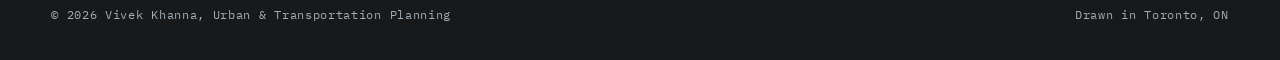
==== commit f23399ae: "Update about.html" ====
--- a/about.html
+++ b/about.html
@@ -241,7 +241,7 @@
       <div class="about-block">
         <div>
           <div class="section-head" style="margin-bottom: 20px;">
-            <h2>Biography &amp; Methodology</h2>
+            <h2>Biography</h2>
           </div>
           <p>
             I am an Urban Planner, BIM Architect, and Transportation Specialist based in Scarborough, Ontario. As a Candidate Member of the Ontario Professional Planners Institute (OPPI) working toward full RPP/MCIP credentials, my practice focuses on converting complex municipal growth frameworks, zoning bylaws, and structural constraints into actionable 3D urban developments.
@@ -269,7 +269,7 @@
       <div class="about-block">
         <div>
           <div class="section-head" style="margin-bottom: 20px;">
-            <h2>Technical Core &amp; Toolset</h2>
+            <h2>Technical Skills &amp; Toolset</h2>
           </div>
           <ul class="competency-list">
             <li class="competency-item">
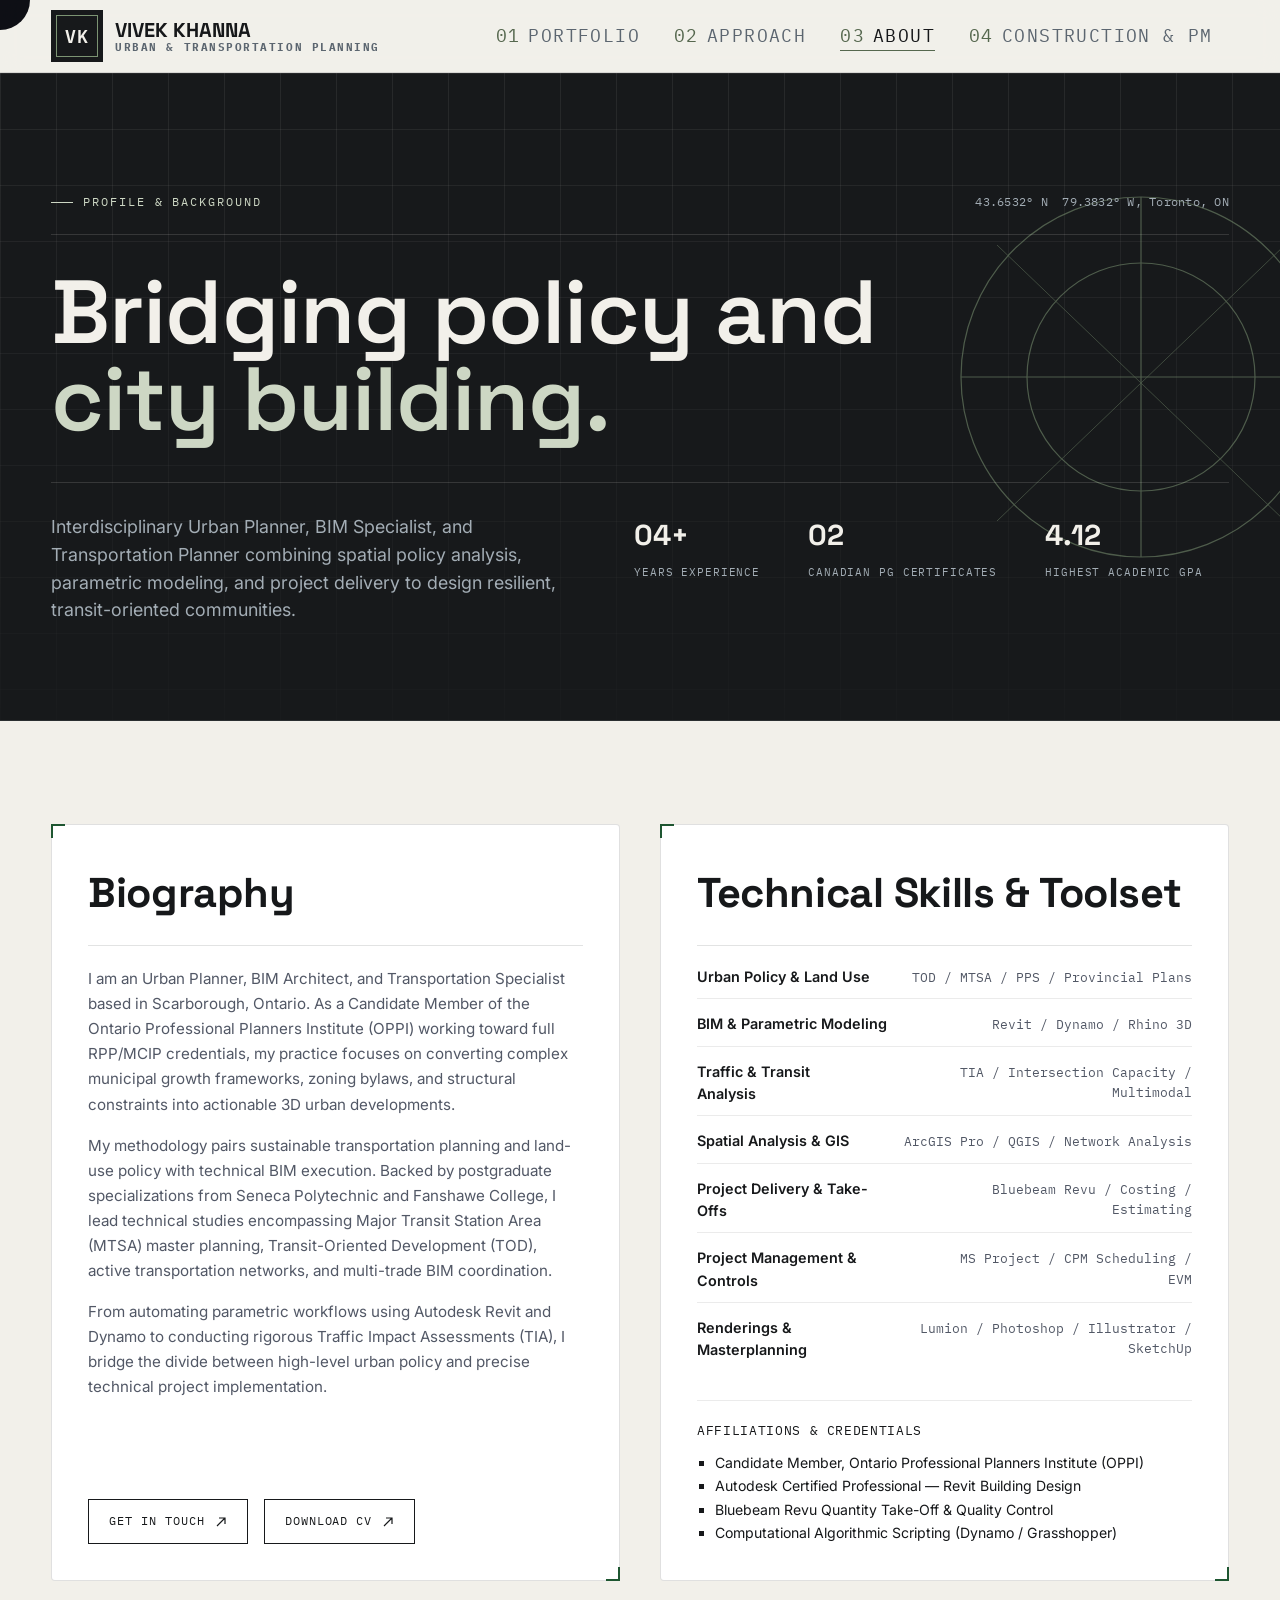
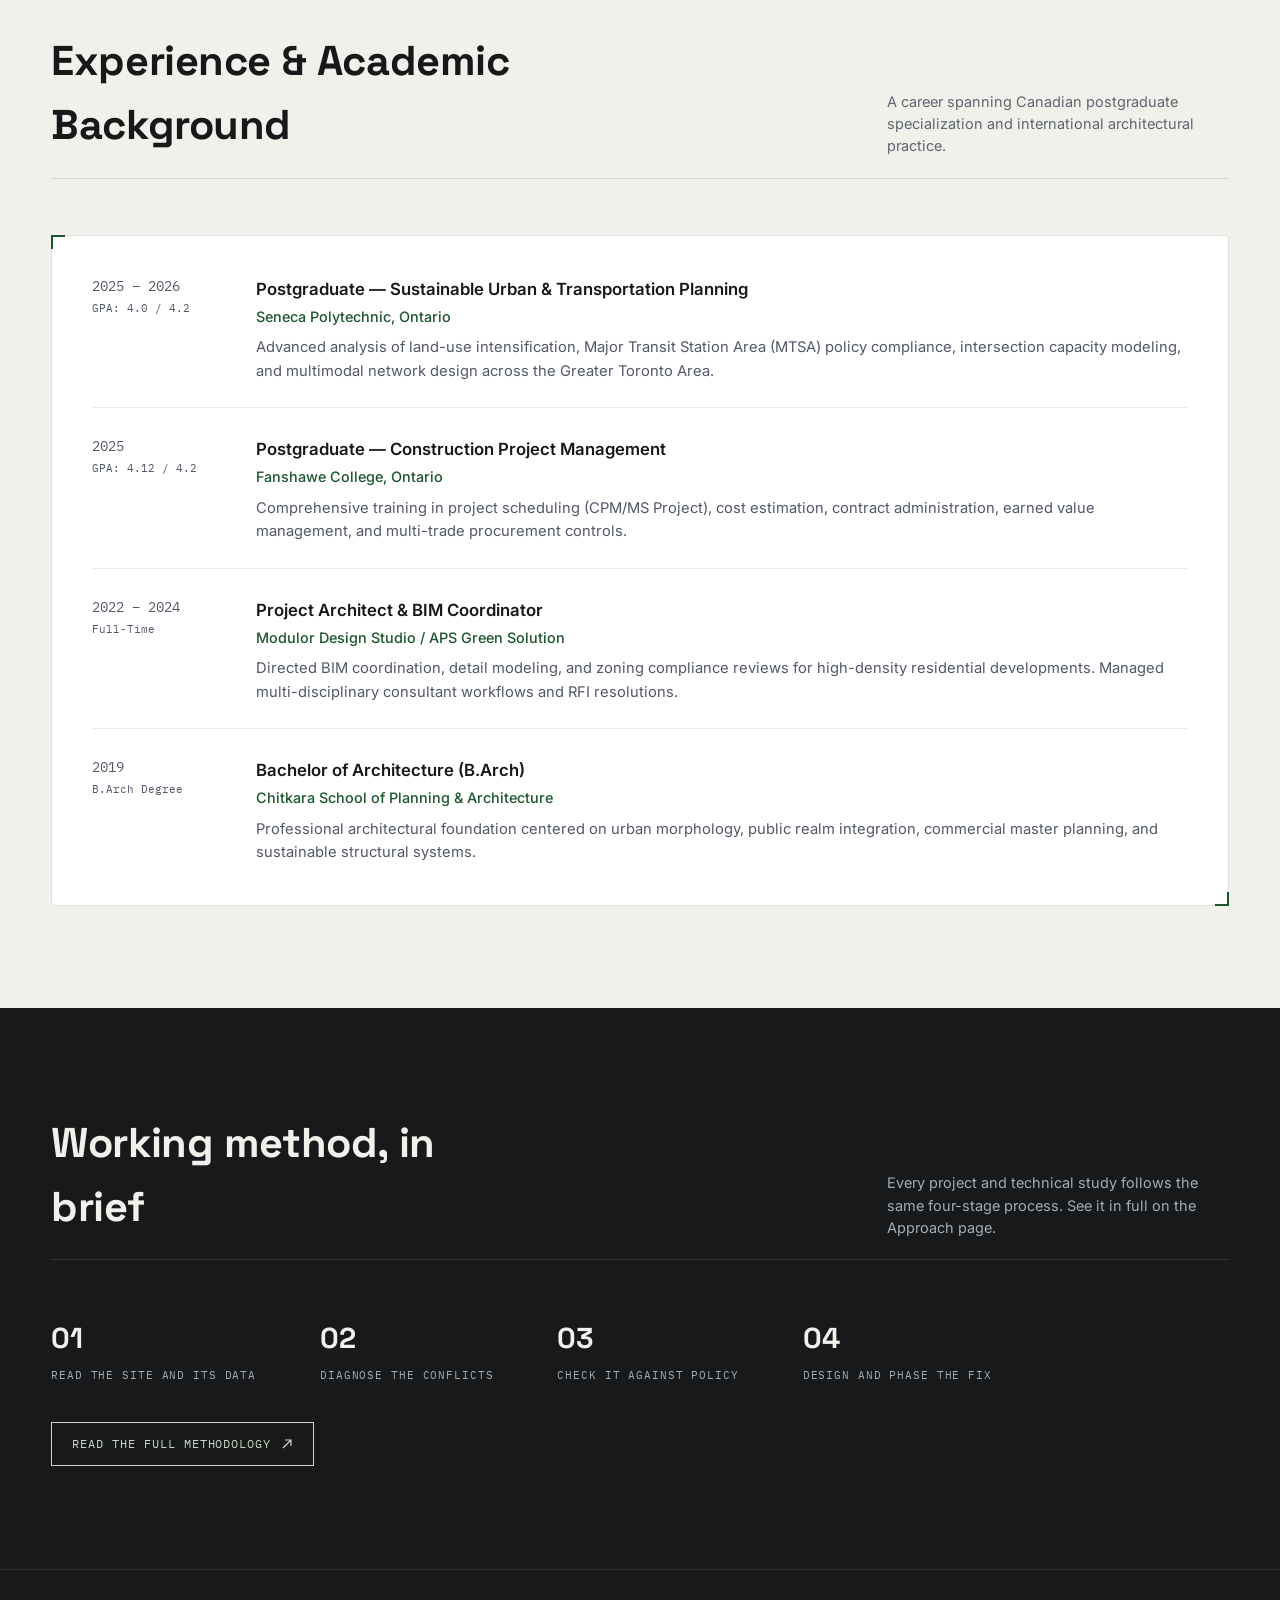
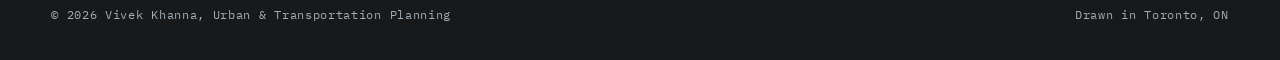
==== commit 24526953: "Added construction" ====
--- a/about.html
+++ b/about.html
@@ -196,6 +196,7 @@
       <li><a href="index.html" data-i="01">Portfolio</a></li>
       <li><a href="approach.html" data-i="02">Approach</a></li>
       <li><a href="about.html" data-i="03" class="active">About</a></li>
+      <li><a href="construction.html" data-i="04">Construction &amp; PM</a></li>
     </ul>
   </nav>
 </header>
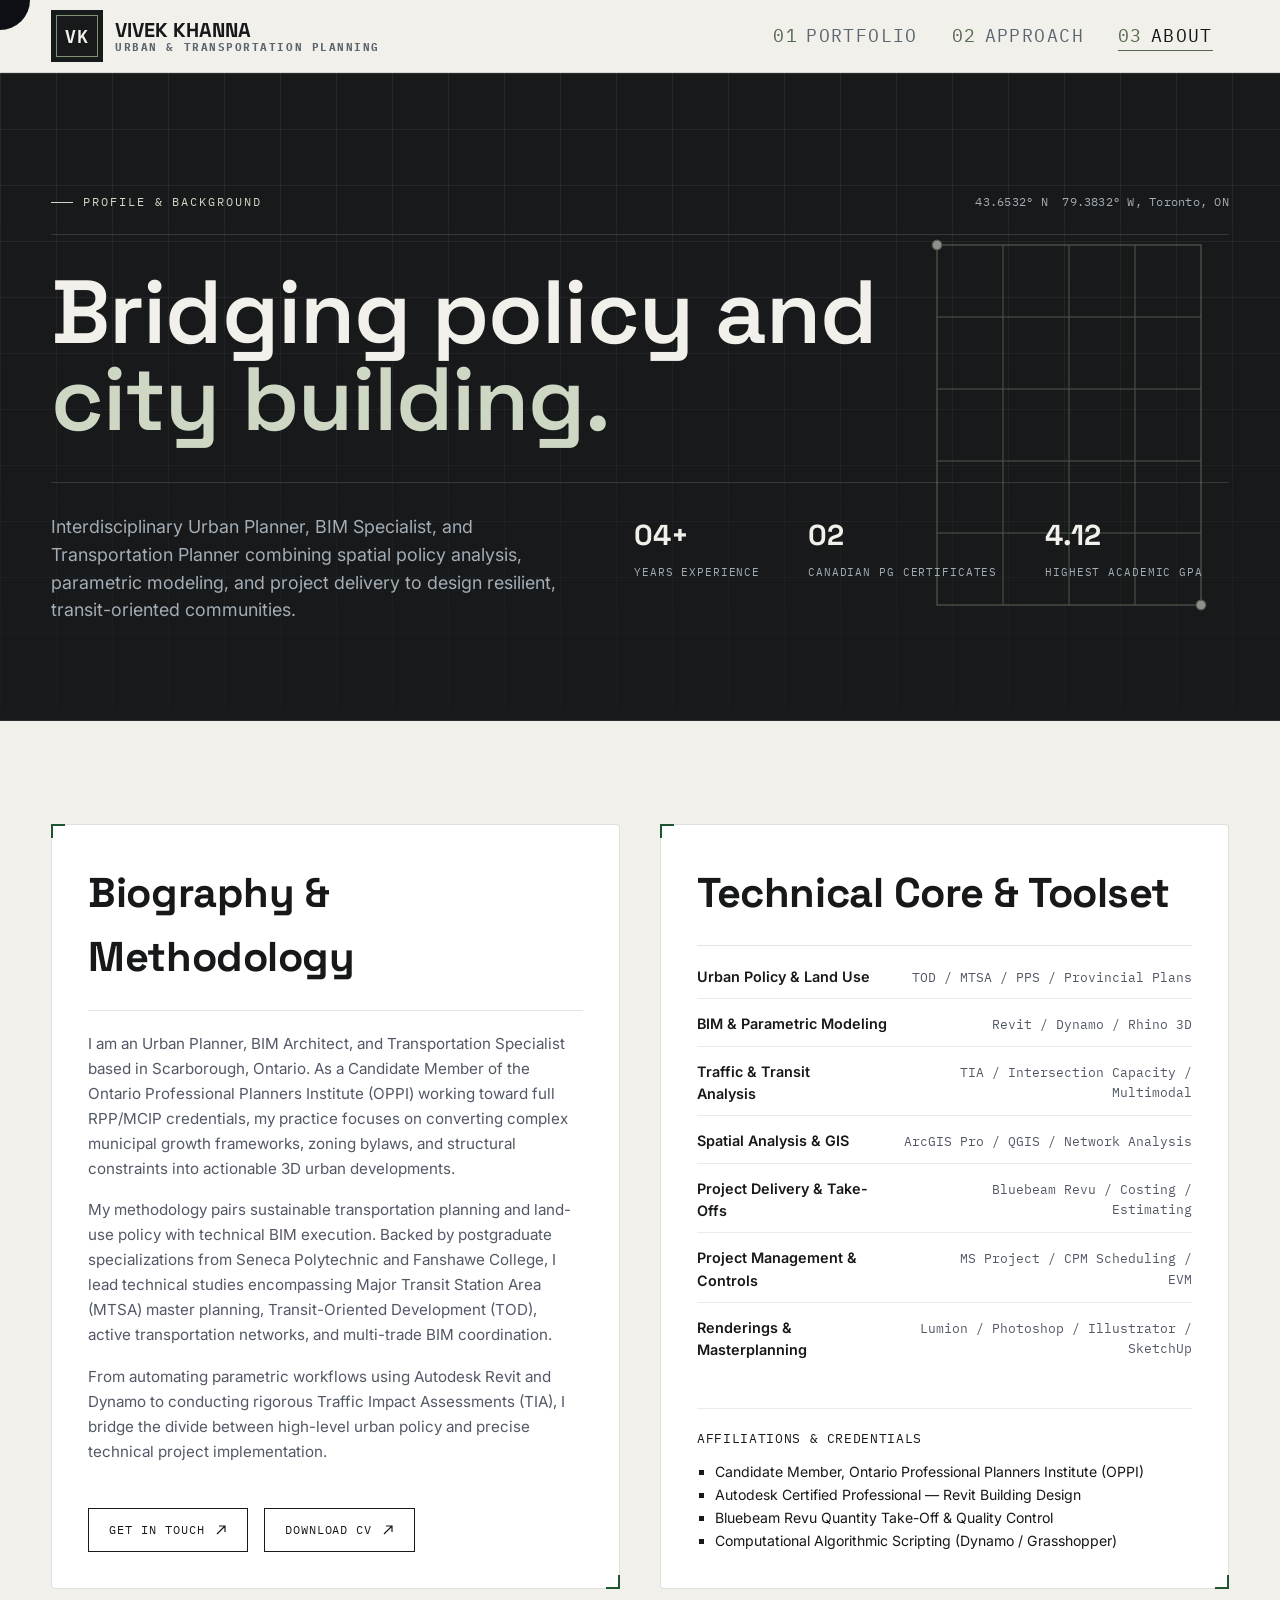
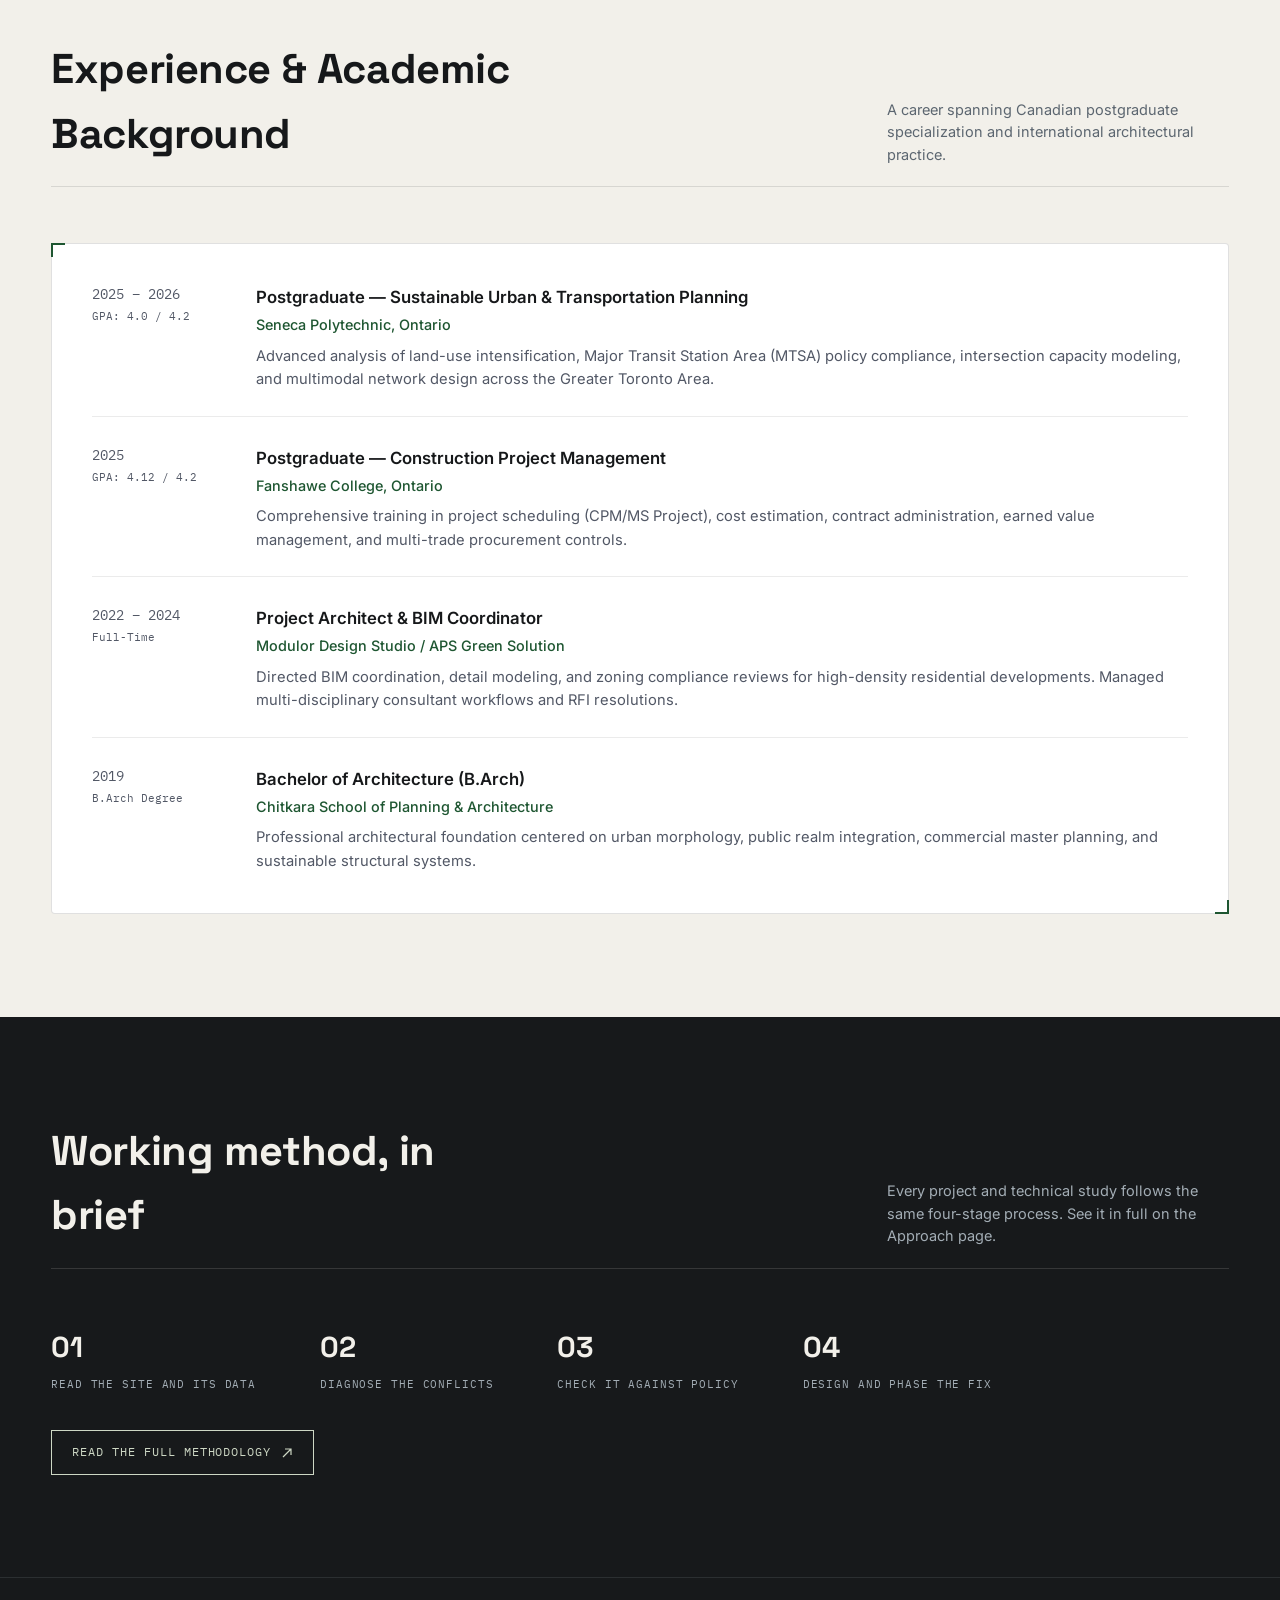
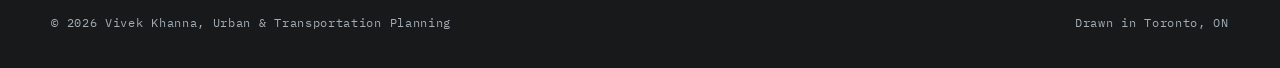
==== commit 9fe26497: "Working Download CV" ====
--- a/about.html
+++ b/about.html
@@ -196,7 +196,6 @@
       <li><a href="index.html" data-i="01">Portfolio</a></li>
       <li><a href="approach.html" data-i="02">Approach</a></li>
       <li><a href="about.html" data-i="03" class="active">About</a></li>
-      <li><a href="construction.html" data-i="04">Construction &amp; PM</a></li>
     </ul>
   </nav>
 </header>
@@ -205,10 +204,11 @@
 <section class="hero">
   <div class="hero-grid" aria-hidden="true"></div>
   <svg class="hero-svg" viewBox="0 0 600 600" aria-hidden="true">
-    <circle cx="420" cy="260" r="150" stroke-width="1"/>
-    <circle cx="420" cy="260" r="95" stroke-width="1"/>
-    <path d="M420 110 V410 M270 260 H570" stroke-width="1"/>
-    <path d="M300 150 L540 380 M540 150 L300 380" stroke-width="0.6"/>
+    <rect x="250" y="150" width="220" height="300" stroke-width="1" fill="none"/>
+    <path d="M250 210 H470 M250 270 H470 M250 330 H470 M250 390 H470" stroke-width="0.8"/>
+    <path d="M305 150 V450 M360 150 V450 M415 150 V450" stroke-width="0.8"/>
+    <circle cx="250" cy="150" r="4" fill="currentColor"/>
+    <circle cx="470" cy="450" r="4" fill="currentColor"/>
   </svg>
   <div class="hero-inner">
     <div class="hero-top">
@@ -242,7 +242,7 @@
       <div class="about-block">
         <div>
           <div class="section-head" style="margin-bottom: 20px;">
-            <h2>Biography</h2>
+            <h2>Biography &amp; Methodology</h2>
           </div>
           <p>
             I am an Urban Planner, BIM Architect, and Transportation Specialist based in Scarborough, Ontario. As a Candidate Member of the Ontario Professional Planners Institute (OPPI) working toward full RPP/MCIP credentials, my practice focuses on converting complex municipal growth frameworks, zoning bylaws, and structural constraints into actionable 3D urban developments.
@@ -259,7 +259,8 @@
             Get in touch
             <svg viewBox="0 0 12 12"><path d="M2 10 L10 2 M4 2 H10 V8" stroke="currentColor" stroke-width="1.2" fill="none"/></svg>
           </a>
-          <a class="btn" href="assets/docs/Vivek_Khanna_Resume.pdf" target="_blank" rel="noopener">
+          <!-- UPDATED CV BUTTON HERE -->
+          <a class="btn" href="assets/Vivek_Khanna_Resume.pdf" download="Vivek_Khanna_Resume.pdf">
             Download CV
             <svg viewBox="0 0 12 12"><path d="M2 10 L10 2 M4 2 H10 V8" stroke="currentColor" stroke-width="1.2" fill="none"/></svg>
           </a>
@@ -270,7 +271,7 @@
       <div class="about-block">
         <div>
           <div class="section-head" style="margin-bottom: 20px;">
-            <h2>Technical Skills &amp; Toolset</h2>
+            <h2>Technical Core &amp; Toolset</h2>
           </div>
           <ul class="competency-list">
             <li class="competency-item">
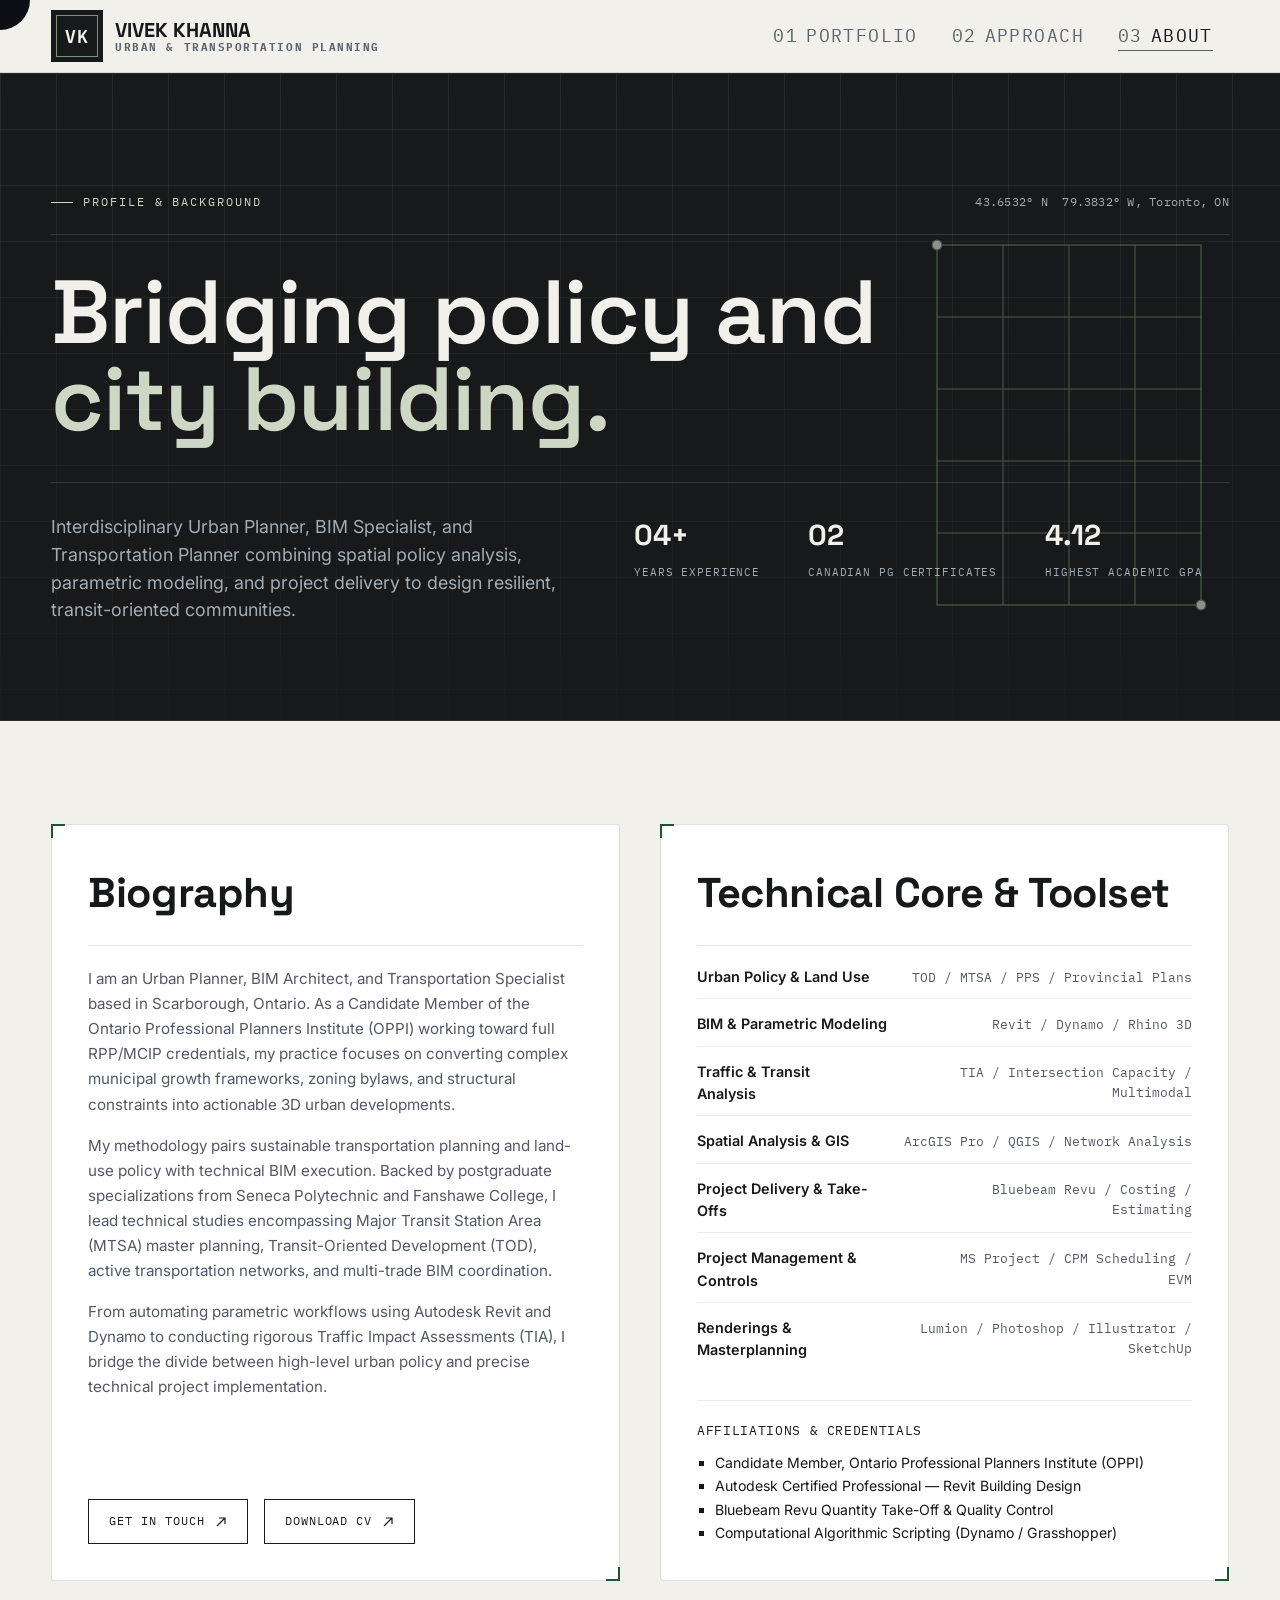
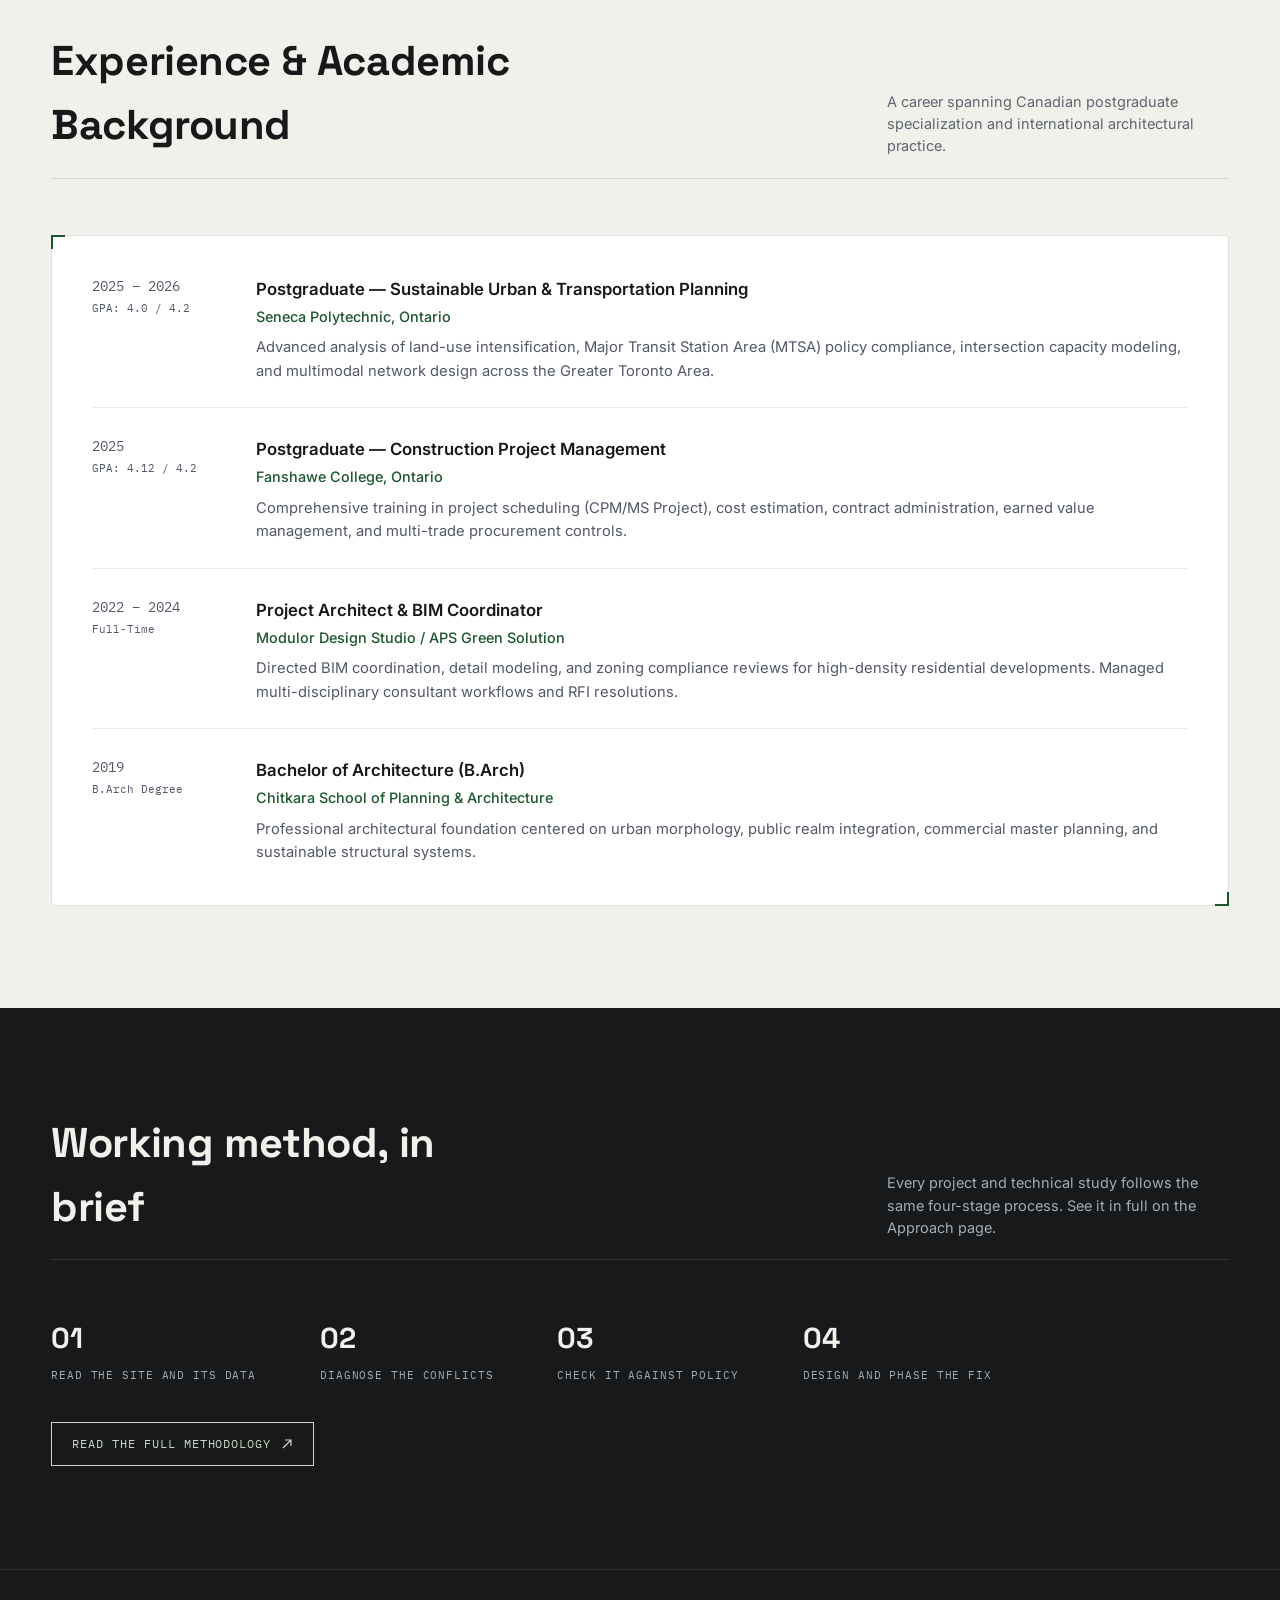
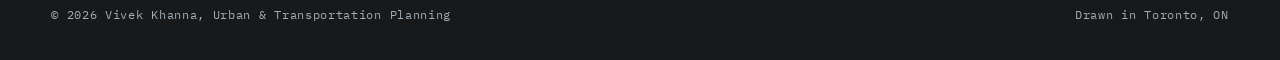
==== commit 5ba334ac: "Working Download CV" ====
--- a/about.html
+++ b/about.html
@@ -242,7 +242,7 @@
       <div class="about-block">
         <div>
           <div class="section-head" style="margin-bottom: 20px;">
-            <h2>Biography &amp; Methodology</h2>
+            <h2>Biography </h2>
           </div>
           <p>
             I am an Urban Planner, BIM Architect, and Transportation Specialist based in Scarborough, Ontario. As a Candidate Member of the Ontario Professional Planners Institute (OPPI) working toward full RPP/MCIP credentials, my practice focuses on converting complex municipal growth frameworks, zoning bylaws, and structural constraints into actionable 3D urban developments.
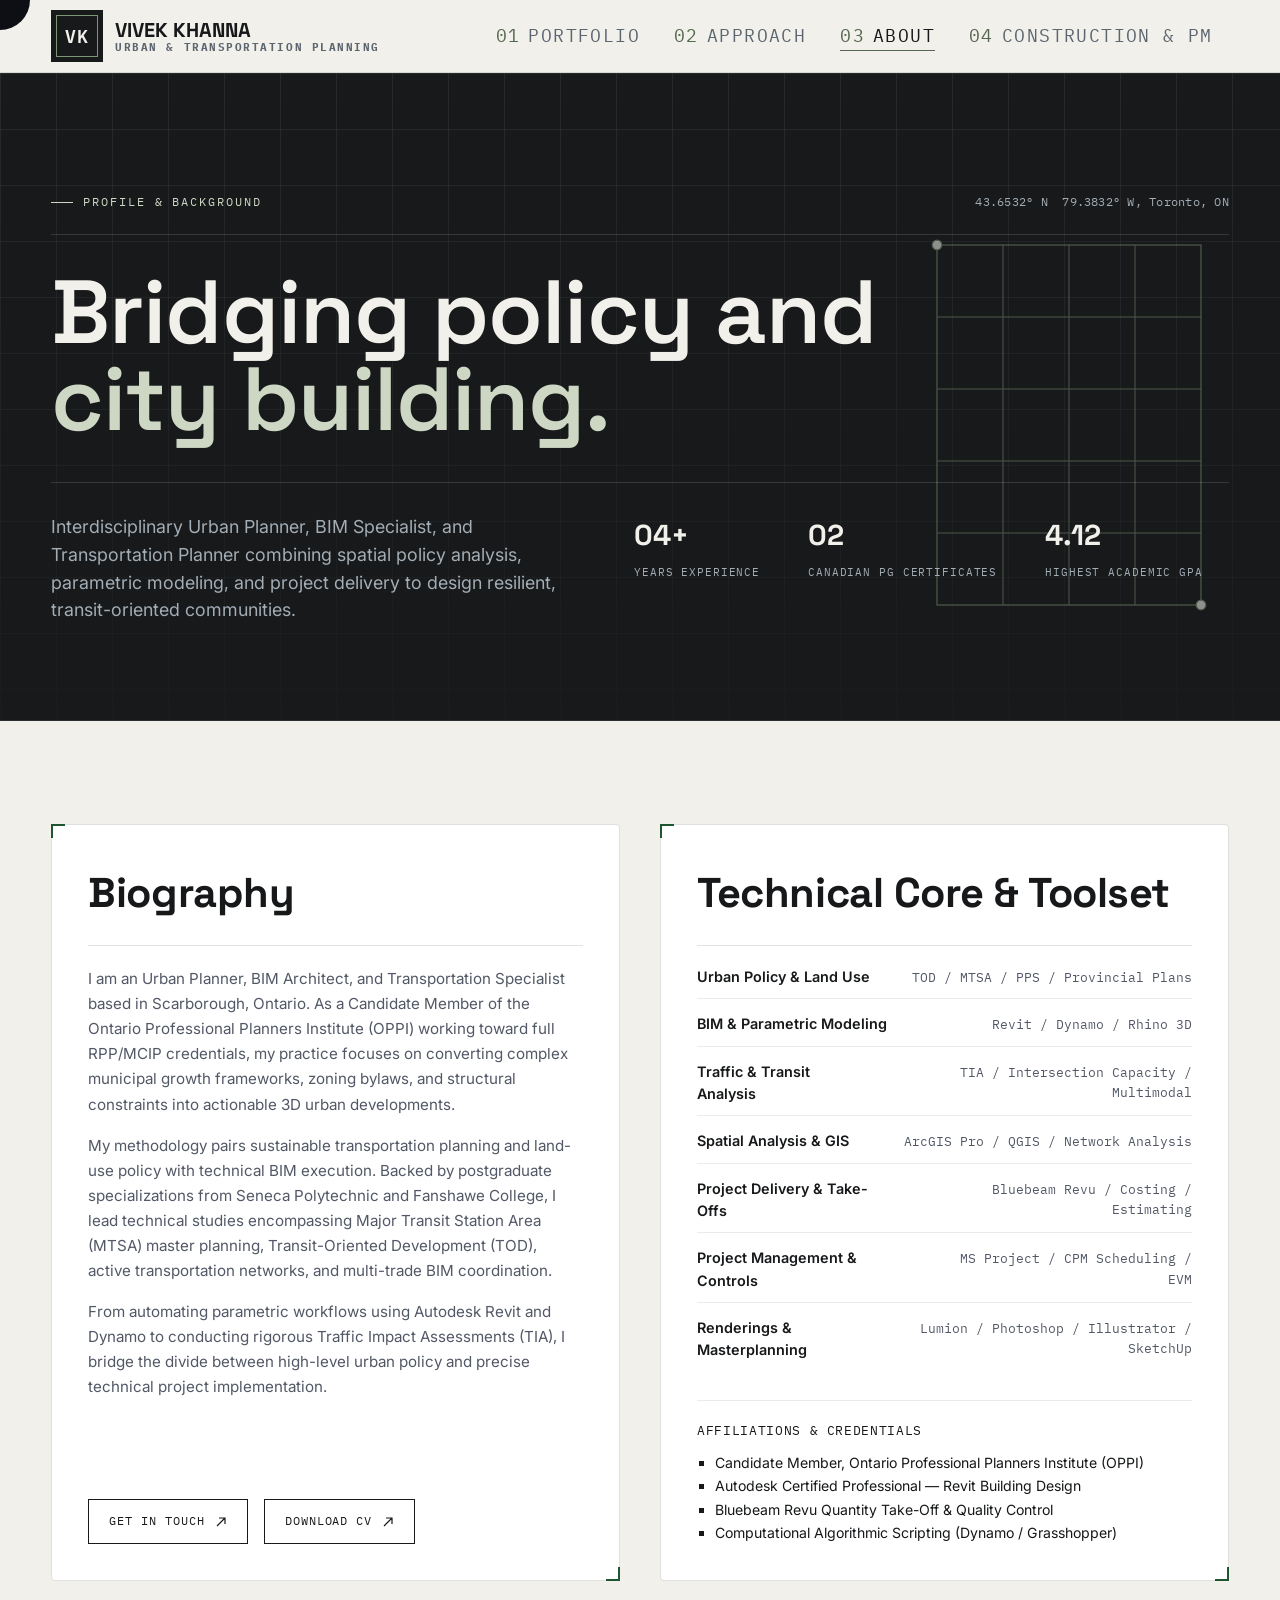
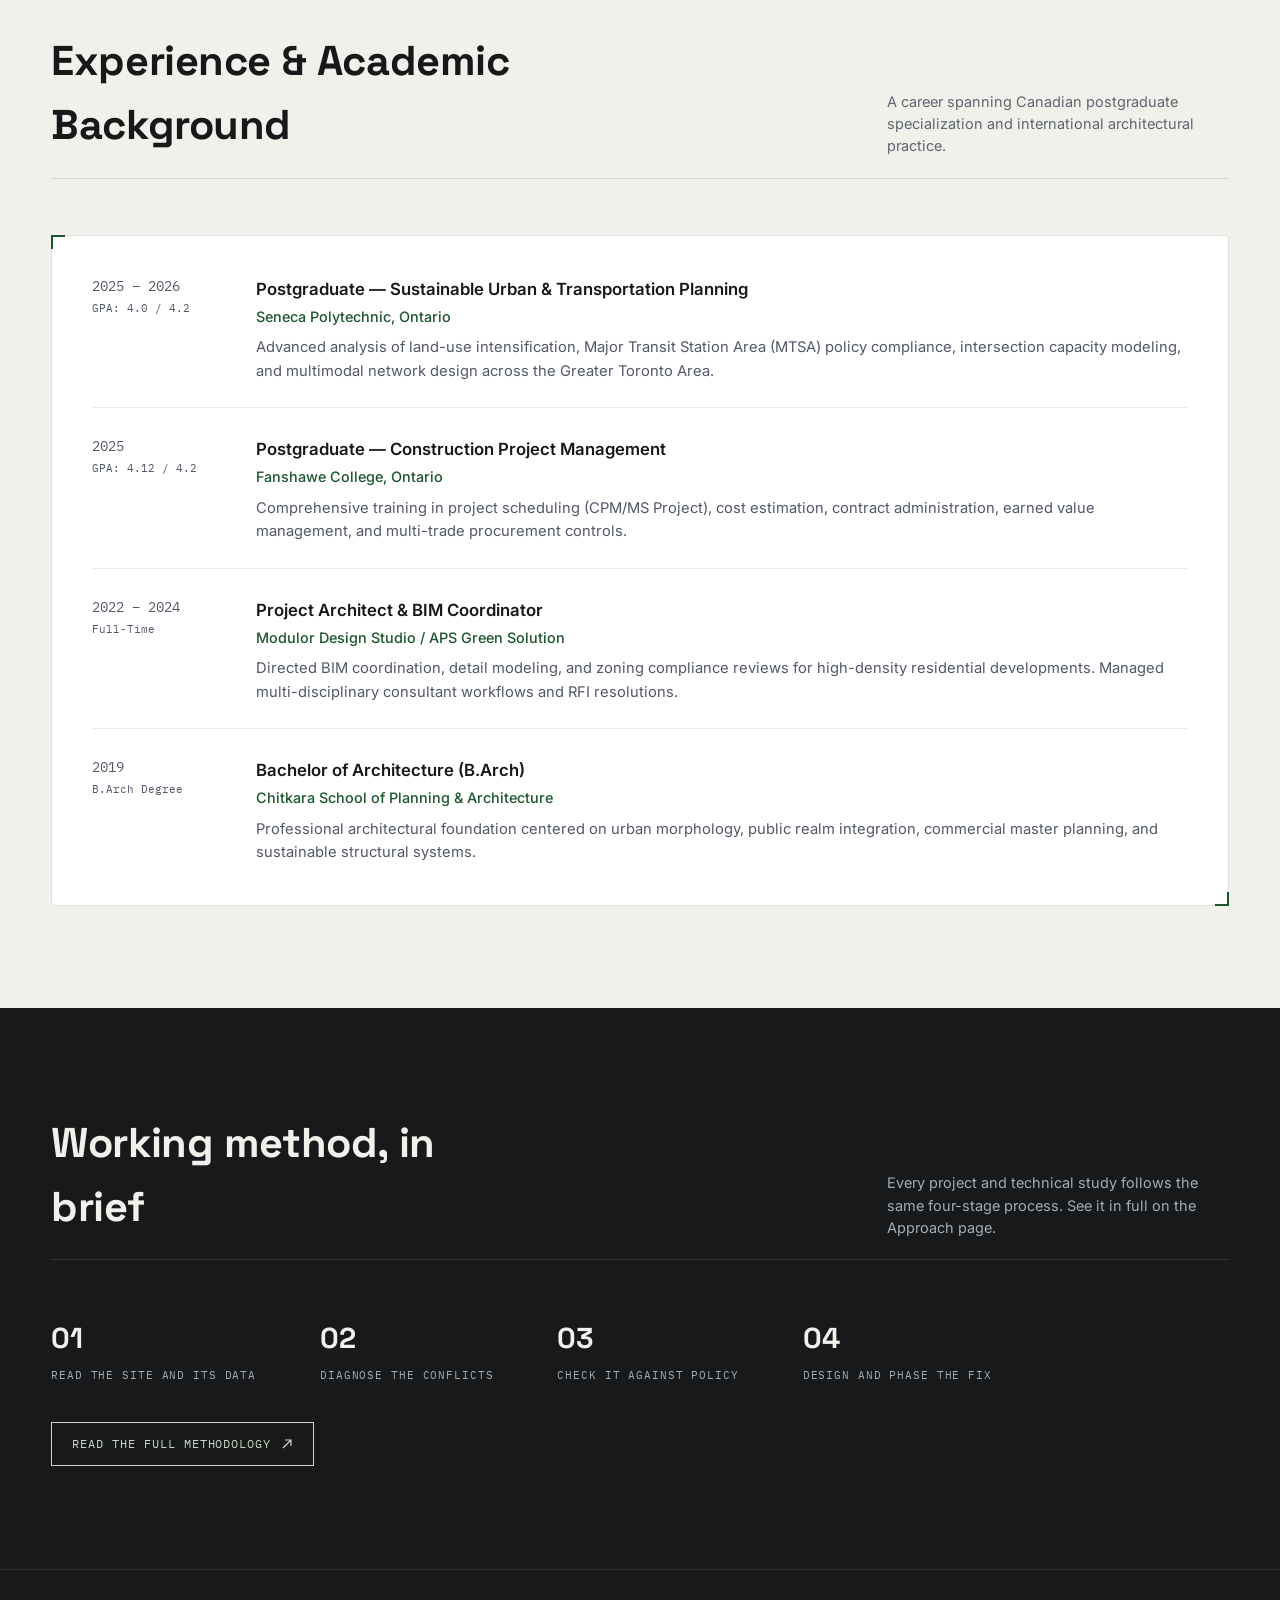
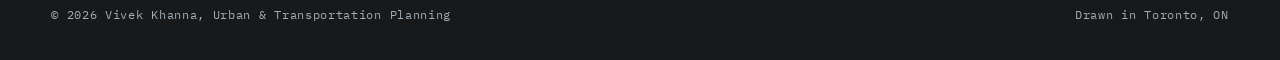
==== commit 71008636: "Working Download CV" ====
--- a/about.html
+++ b/about.html
@@ -196,6 +196,7 @@
       <li><a href="index.html" data-i="01">Portfolio</a></li>
       <li><a href="approach.html" data-i="02">Approach</a></li>
       <li><a href="about.html" data-i="03" class="active">About</a></li>
+      <li><a href="construction.html" data-i="04">Construction &amp; PM</a></li>
     </ul>
   </nav>
 </header>
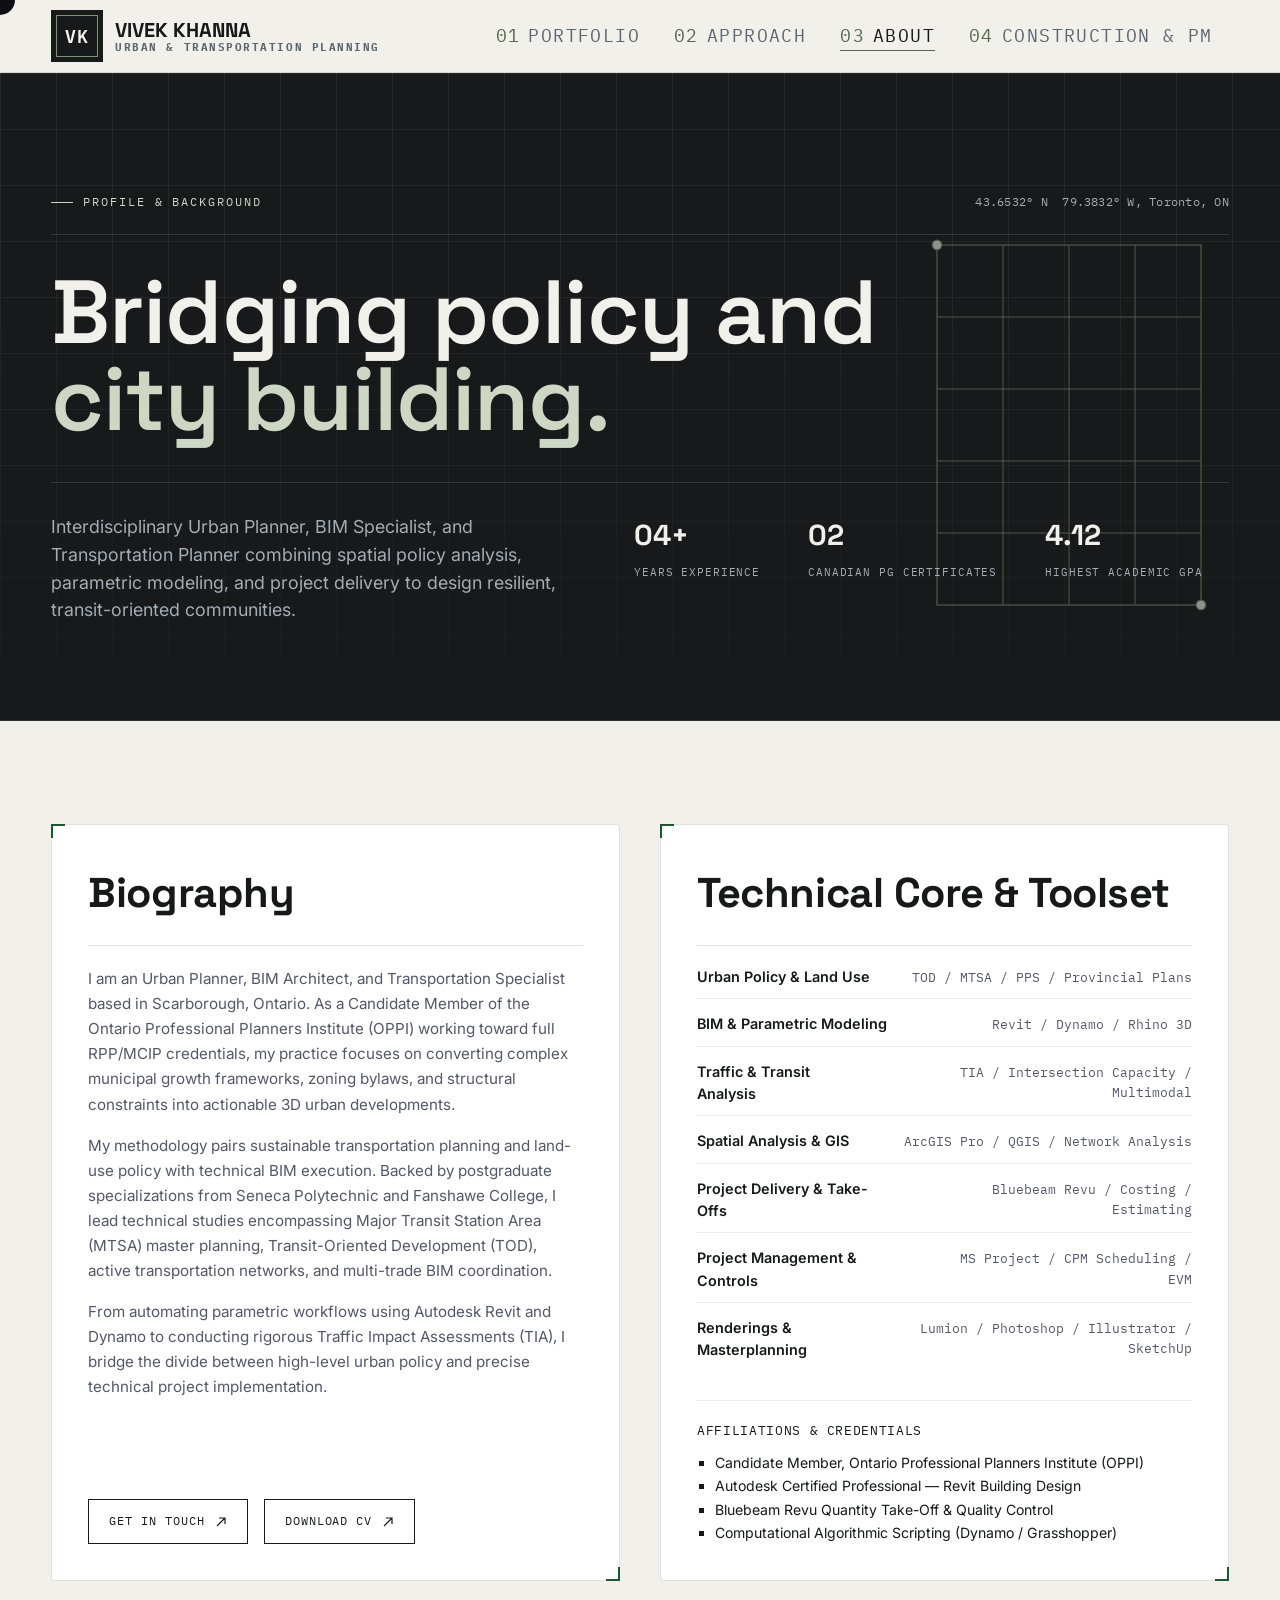
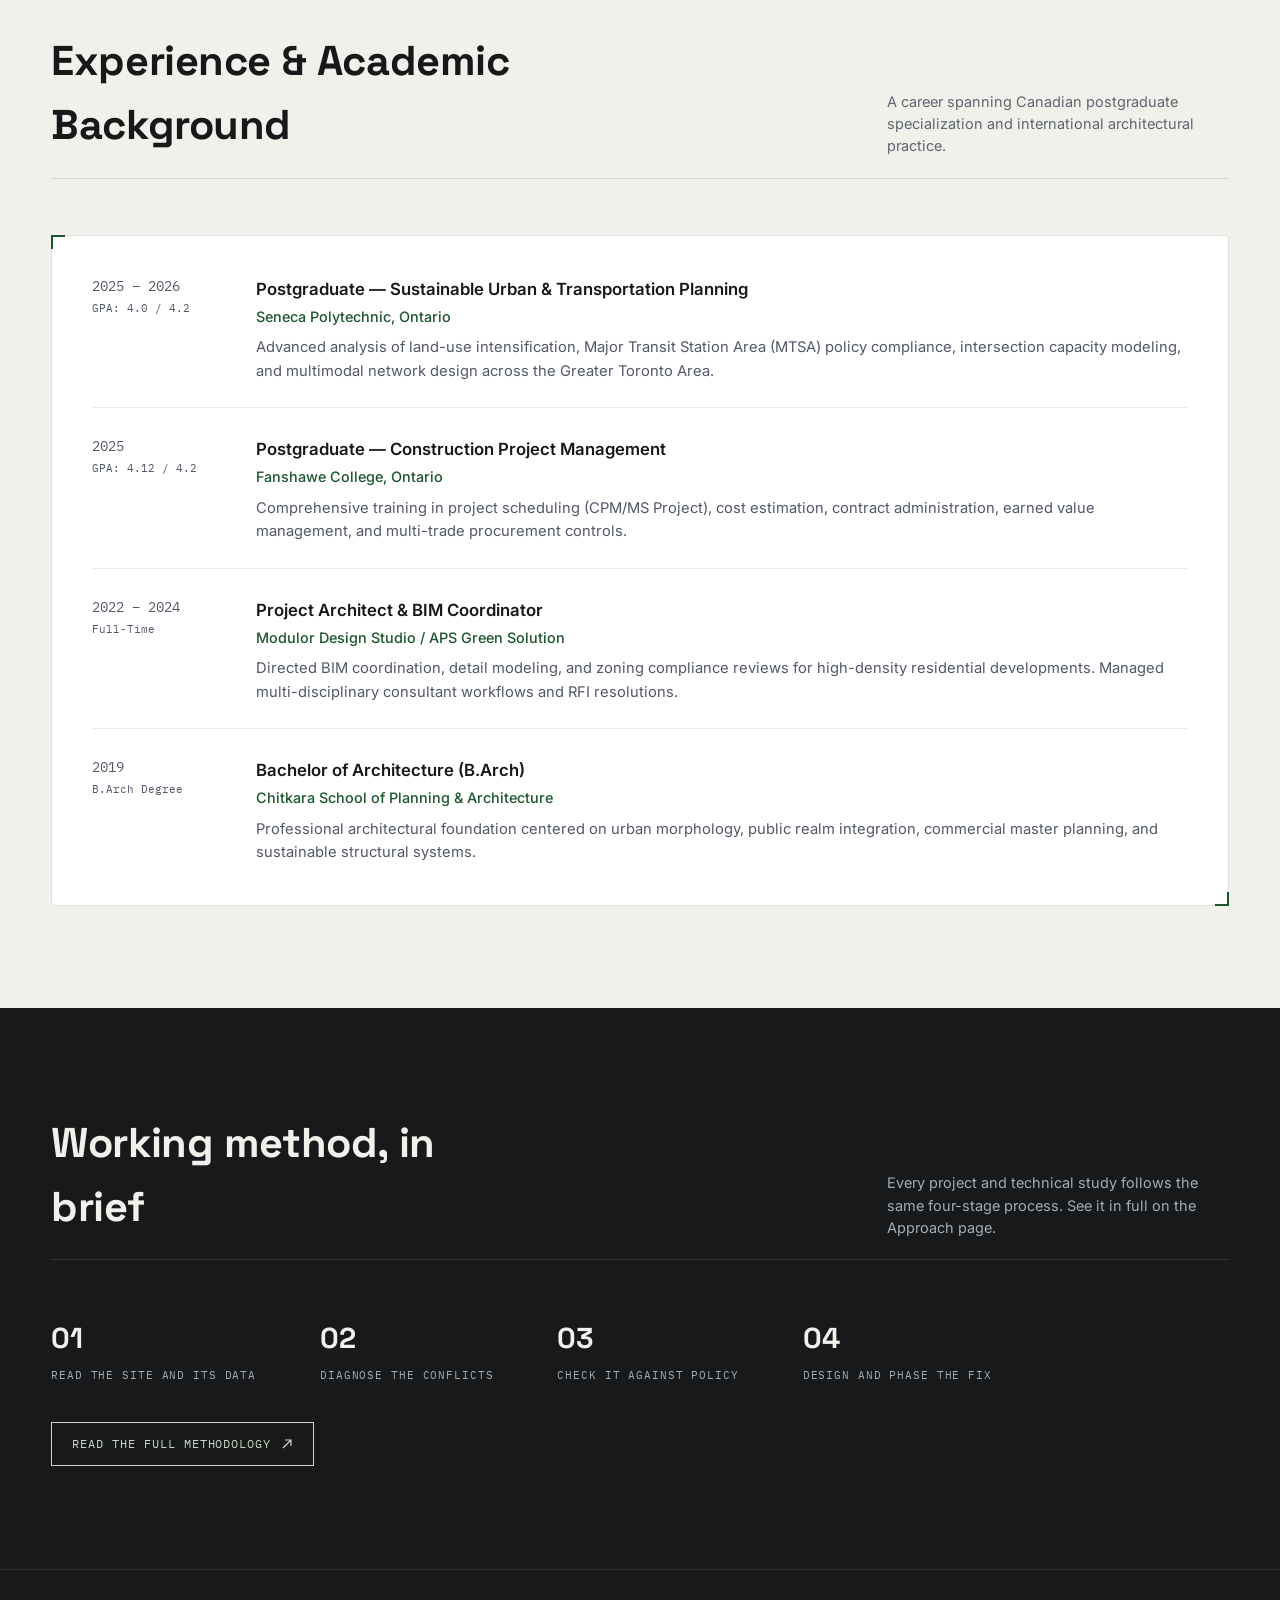
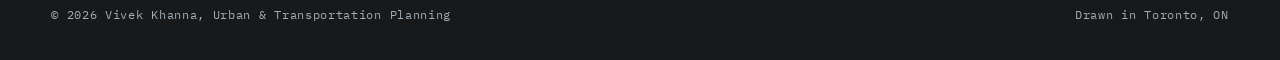
==== commit d2d3cd9b: "Update about.html" ====
--- a/about.html
+++ b/about.html
@@ -193,7 +193,7 @@
     </a>
     <button class="nav-toggle" aria-label="Toggle navigation" aria-expanded="false"><span></span></button>
     <ul class="nav-links">
-      <li><a href="index.html" data-i="01">Portfolio</a></li>
+      <li><a href="portfolio.html" data-i="01">Portfolio</a></li>
       <li><a href="approach.html" data-i="02">Approach</a></li>
       <li><a href="about.html" data-i="03" class="active">About</a></li>
       <li><a href="construction.html" data-i="04">Construction &amp; PM</a></li>
--- a/assets/css/style.css
+++ b/assets/css/style.css
@@ -493,8 +493,8 @@
   position: fixed;
   top: 0;
   left: 0;
-  width: 60px;                  /* Increased circle size */
-  height: 60px;
+  width: 30px;                  /* Increased circle size */
+  height: 30px;
   background-color: #ffffff;   /* Pure white yields maximum contrast inversion */
   border-radius: 50%;
   pointer-events: none;        /* Allows clicks to pass through to underlying elements */
@@ -510,5 +510,5 @@
 
 /* Slightly expands when hovering interactive elements */
 body.hovering-interactive .custom-cursor {
-  transform: translate(-50%, -50%) scale(1.3);
-}
+  transform: translate(-50%, -50%) scale(1.2);
+}
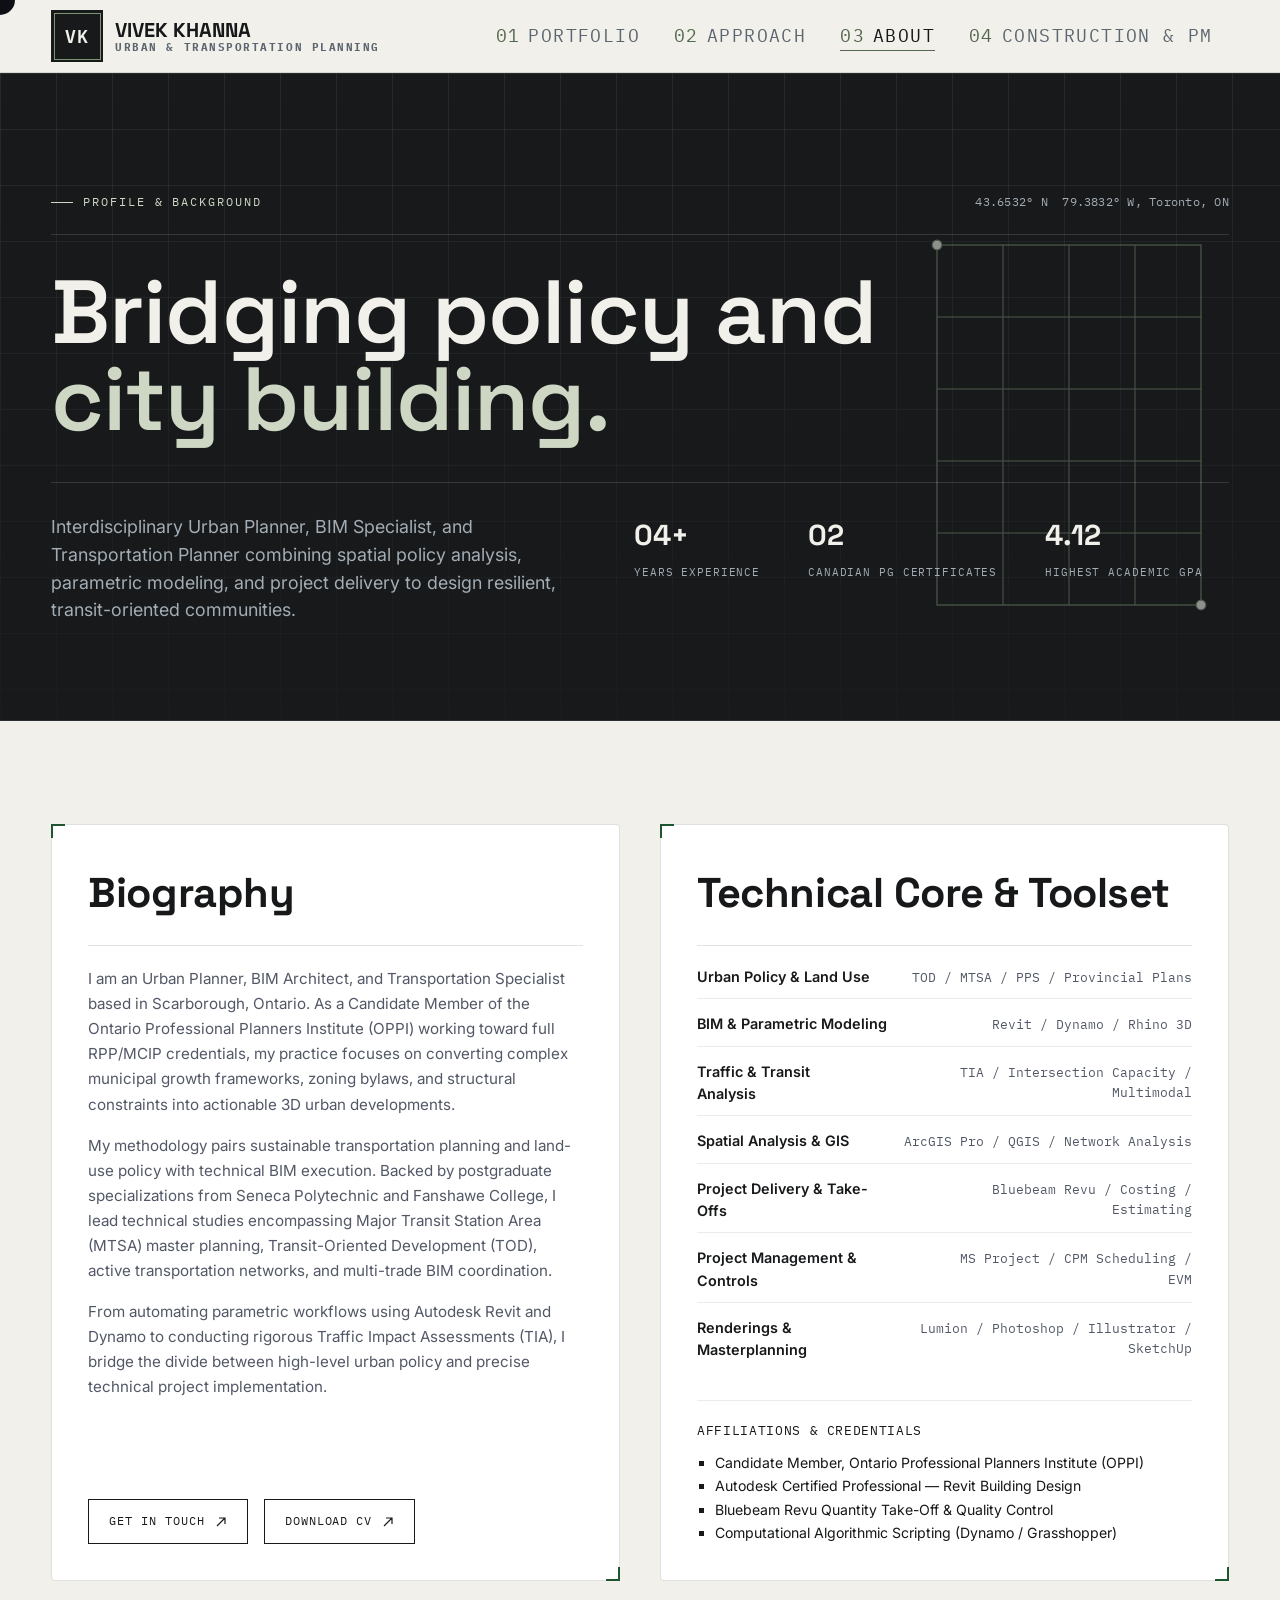
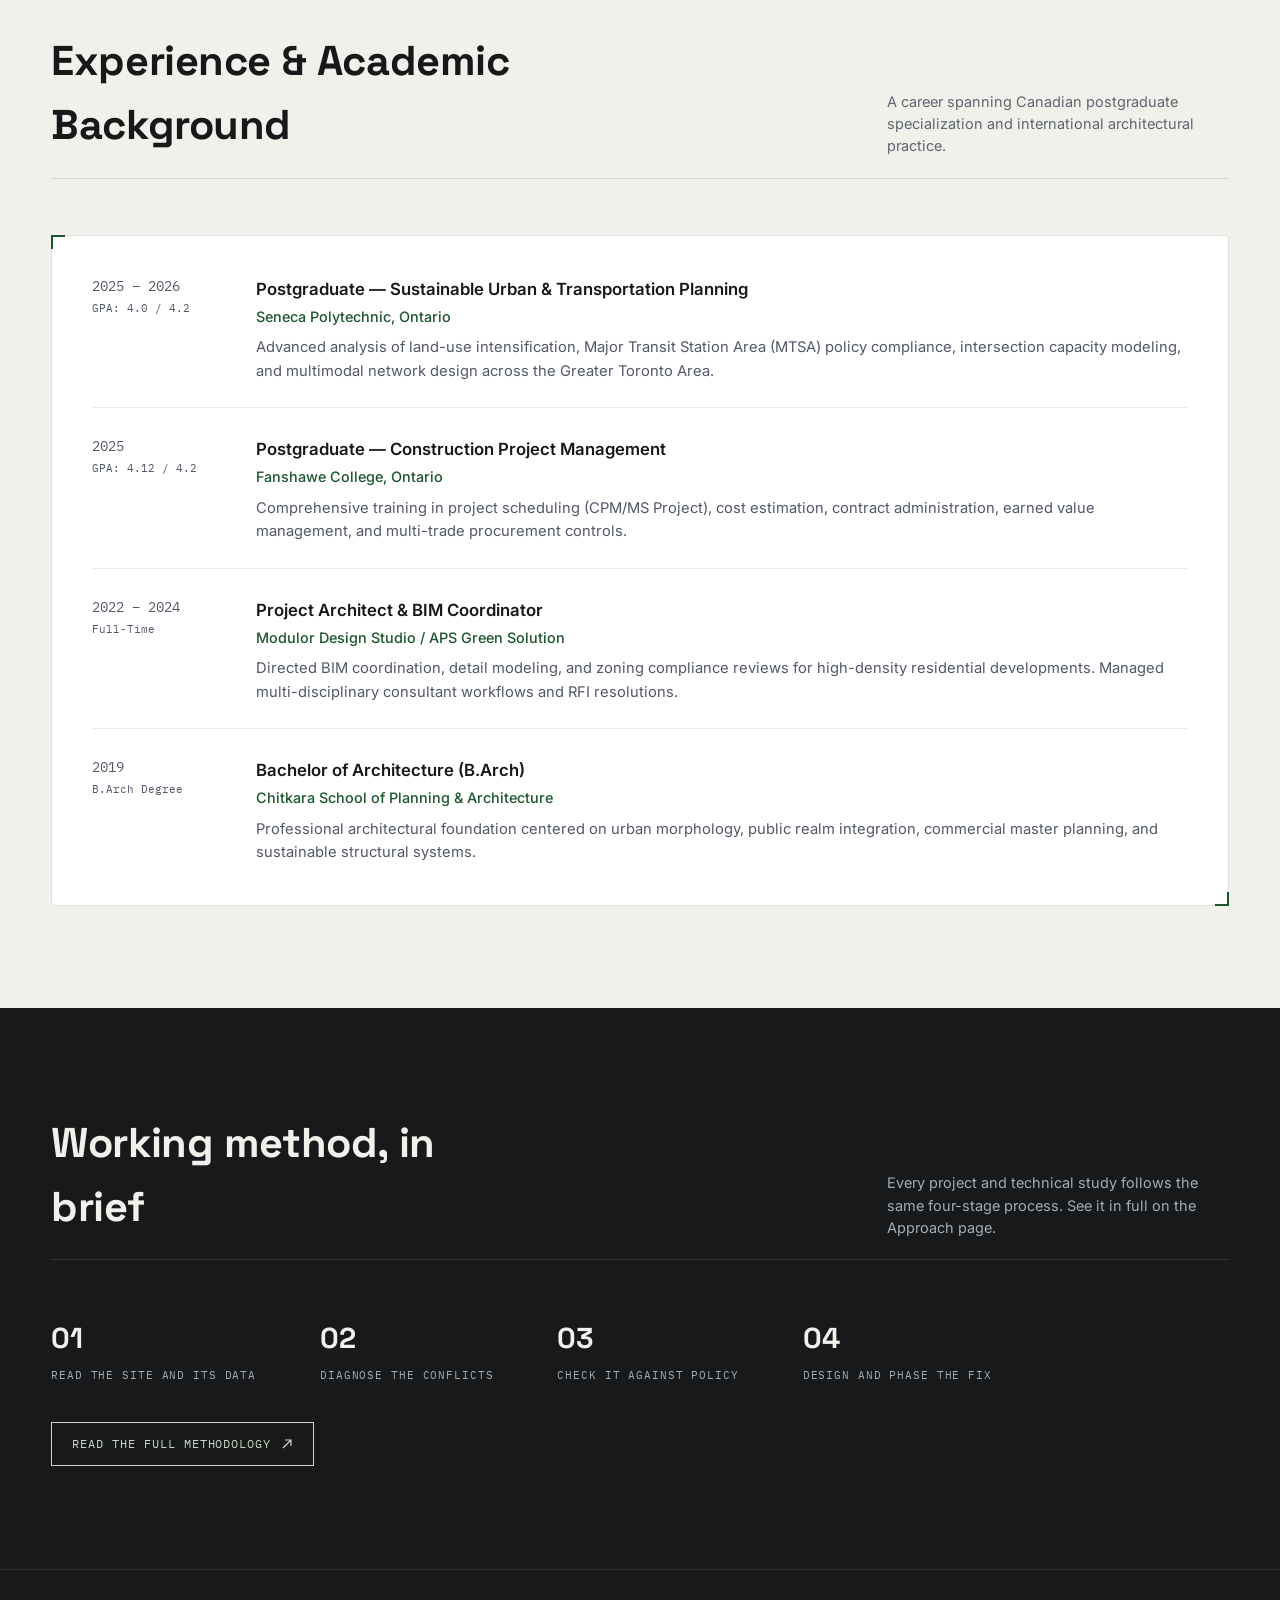
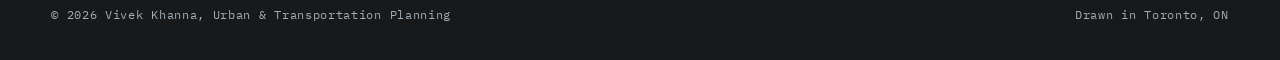
==== commit 63af9bd5: "Update about.html" ====
--- a/about.html
+++ b/about.html
@@ -1,6 +1,15 @@
 <!DOCTYPE html>
 <html lang="en">
 <head>
+  <!-- Google tag (gtag.js) -->
+<script async src="https://www.googletagmanager.com/gtag/js?id=G-6KK98K4TVE"></script>
+<script>
+  window.dataLayer = window.dataLayer || [];
+  function gtag(){dataLayer.push(arguments);}
+  gtag('js', new Date());
+
+  gtag('config', 'G-6KK98K4TVE');
+</script>
 <meta charset="UTF-8">
 <meta name="viewport" content="width=device-width, initial-scale=1.0">
 <title>About — Vivek Khanna, Urban &amp; Transportation Planning Portfolio</title>
--- a/assets/css/style.css
+++ b/assets/css/style.css
@@ -124,7 +124,7 @@
 .brand-mark::after {
   content: "";
   position: absolute; 
-  inset: 5px;             /* Adjusted border inset gap from 4px to 5px */
+  inset: 2.5px;             /* Adjusted border inset gap from 4px to 5px */
   border: 1px solid var(--sage);
   pointer-events: none;
 }
